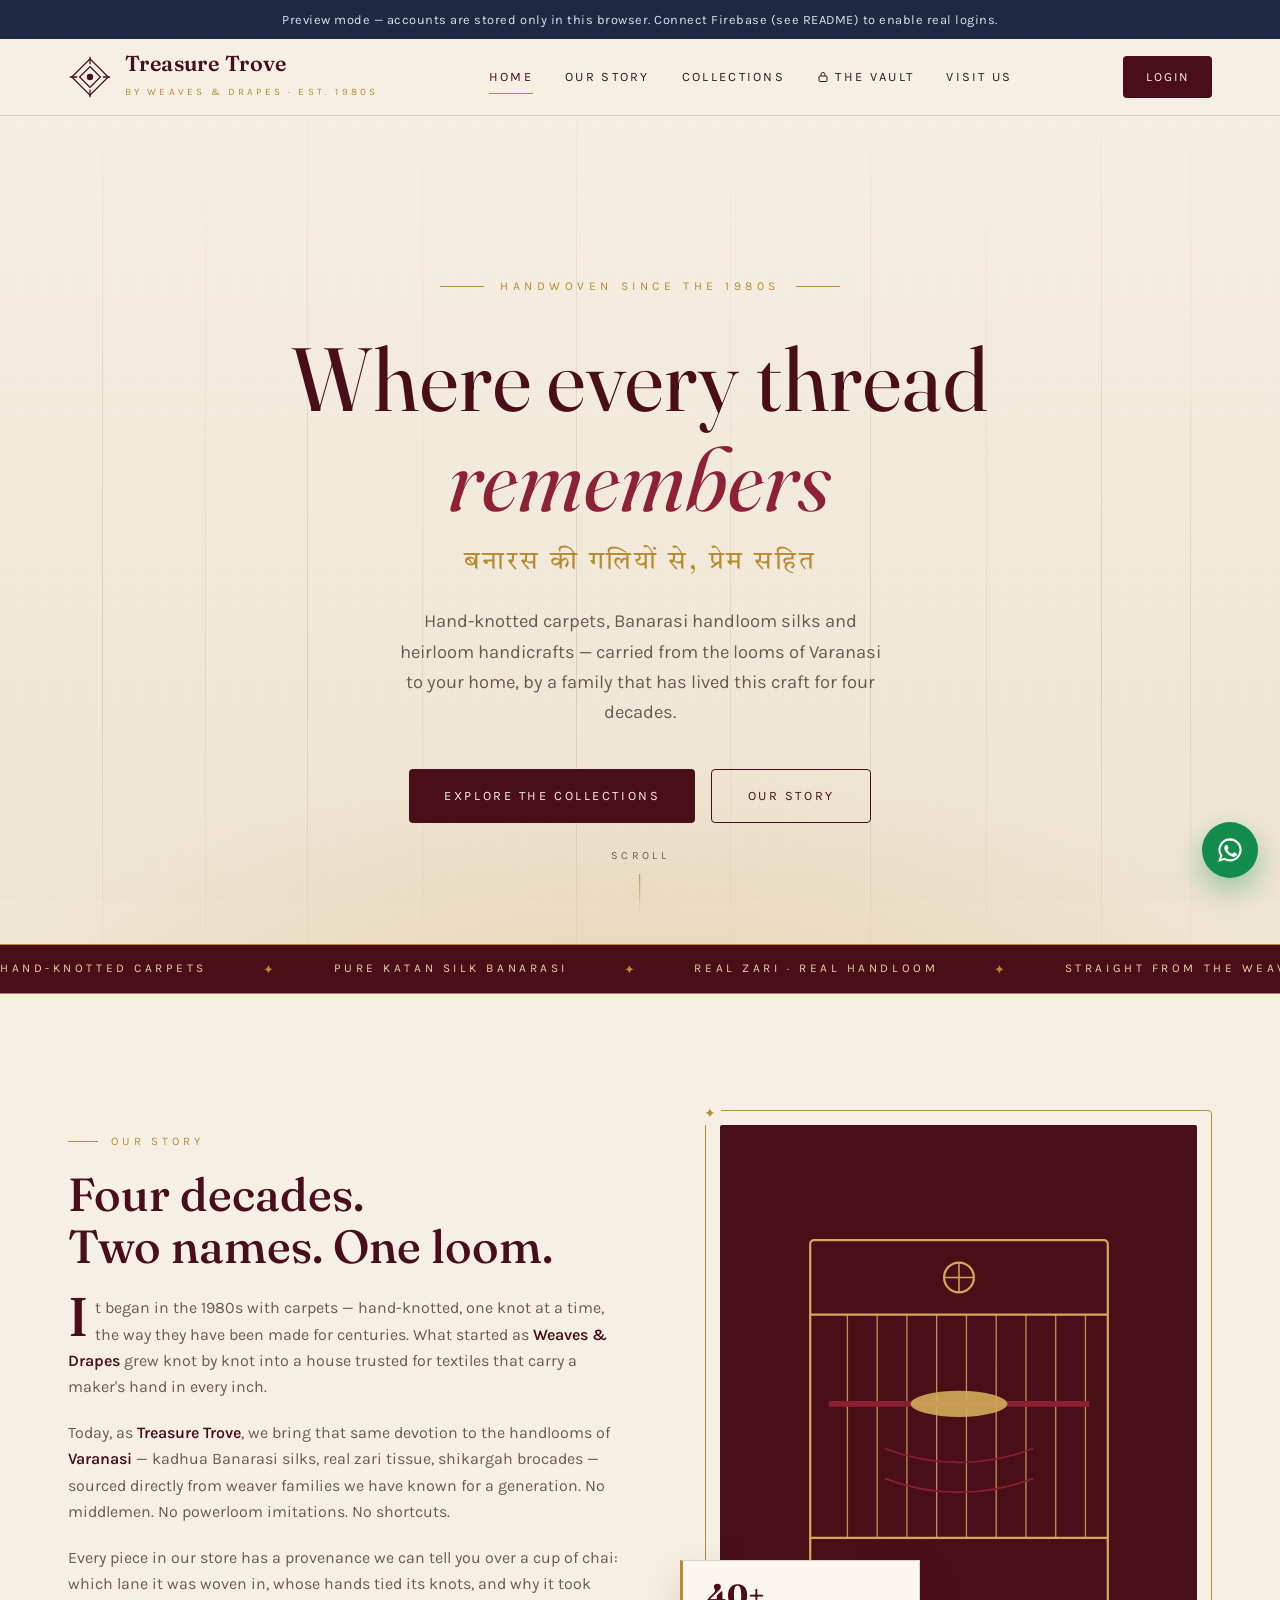
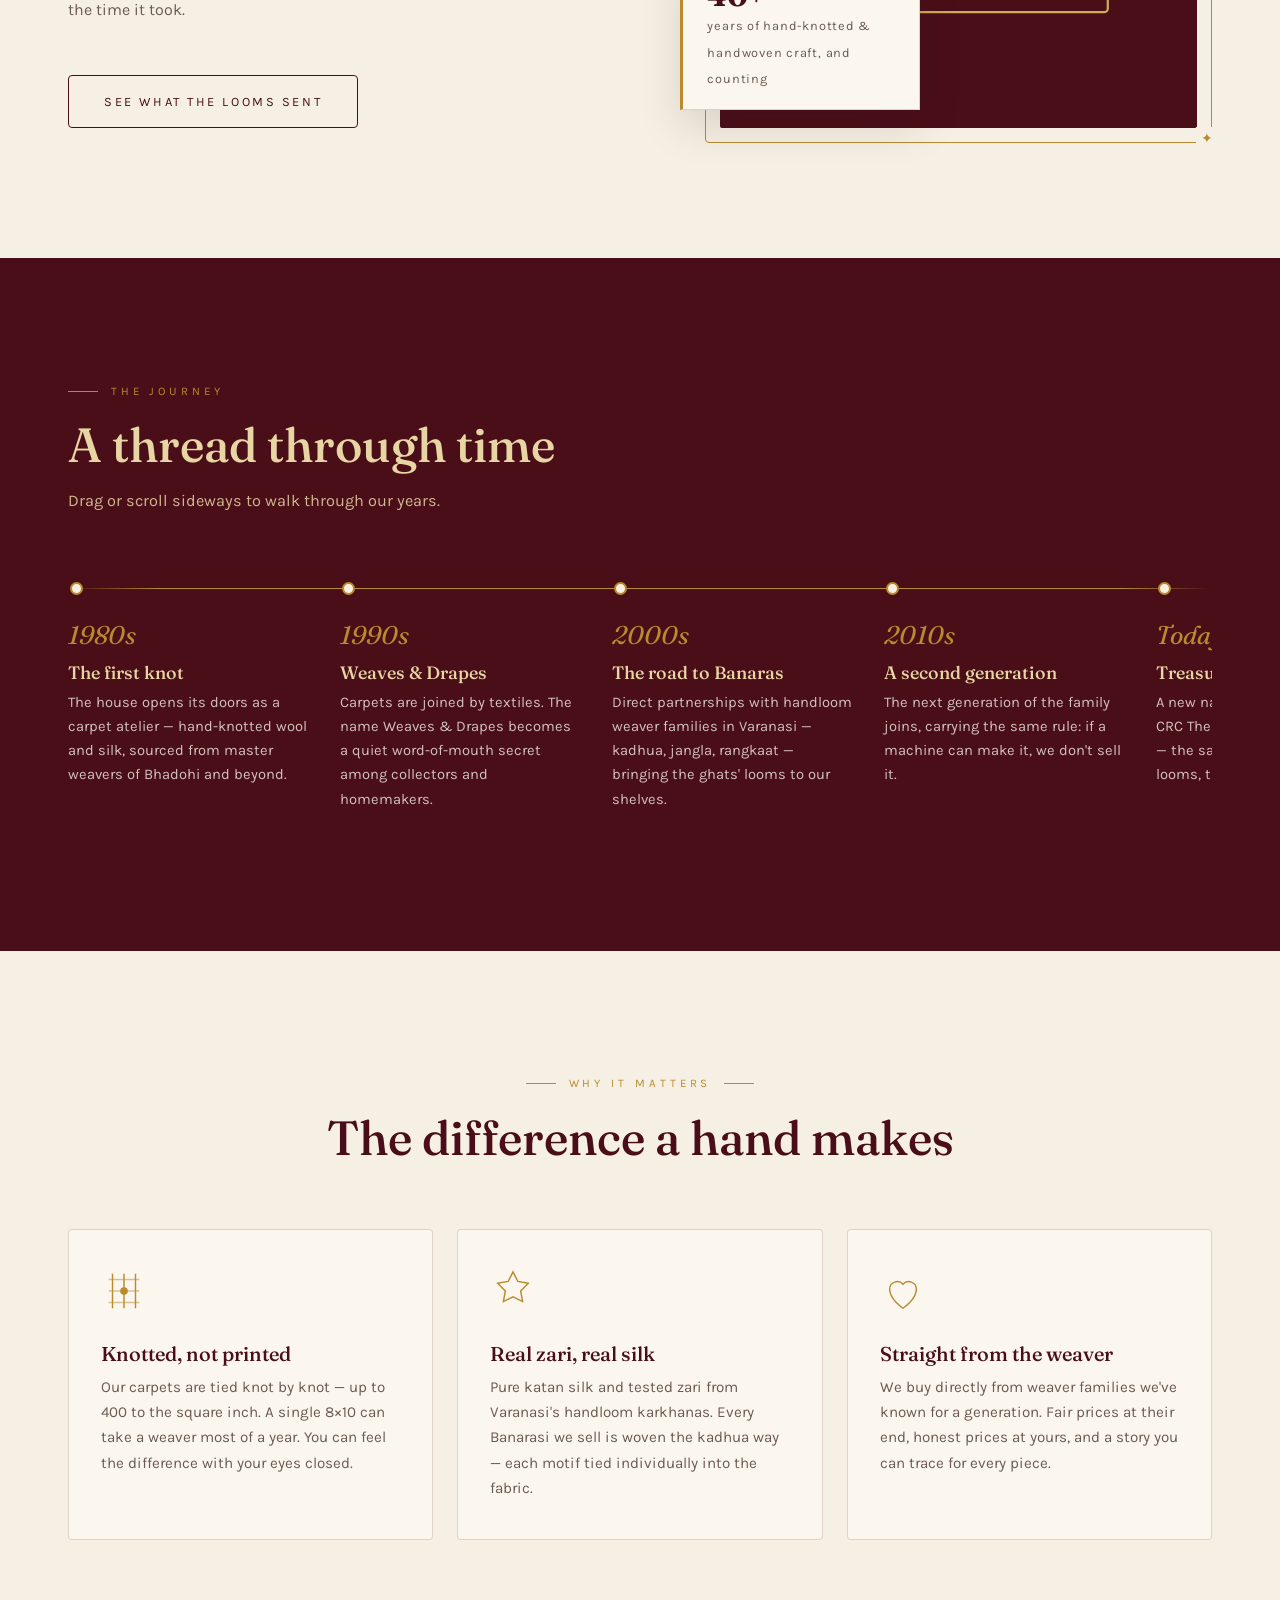
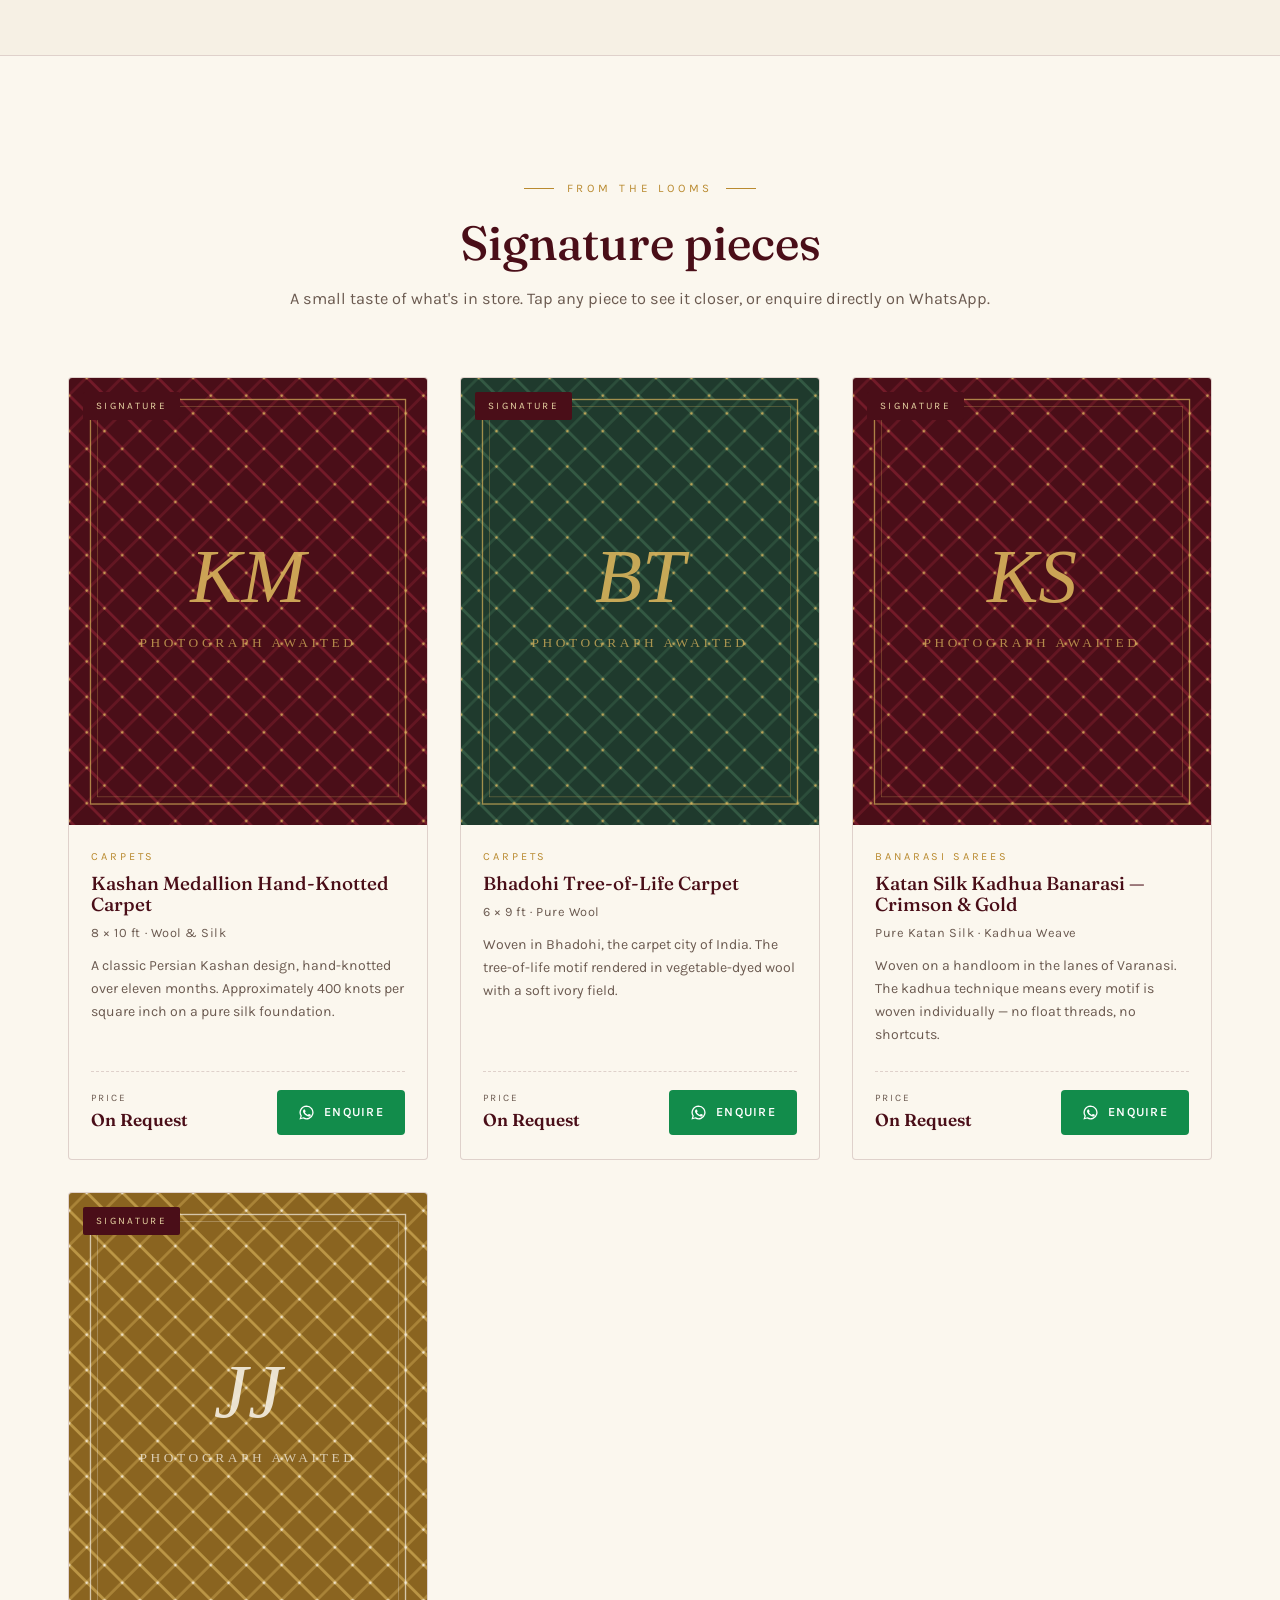
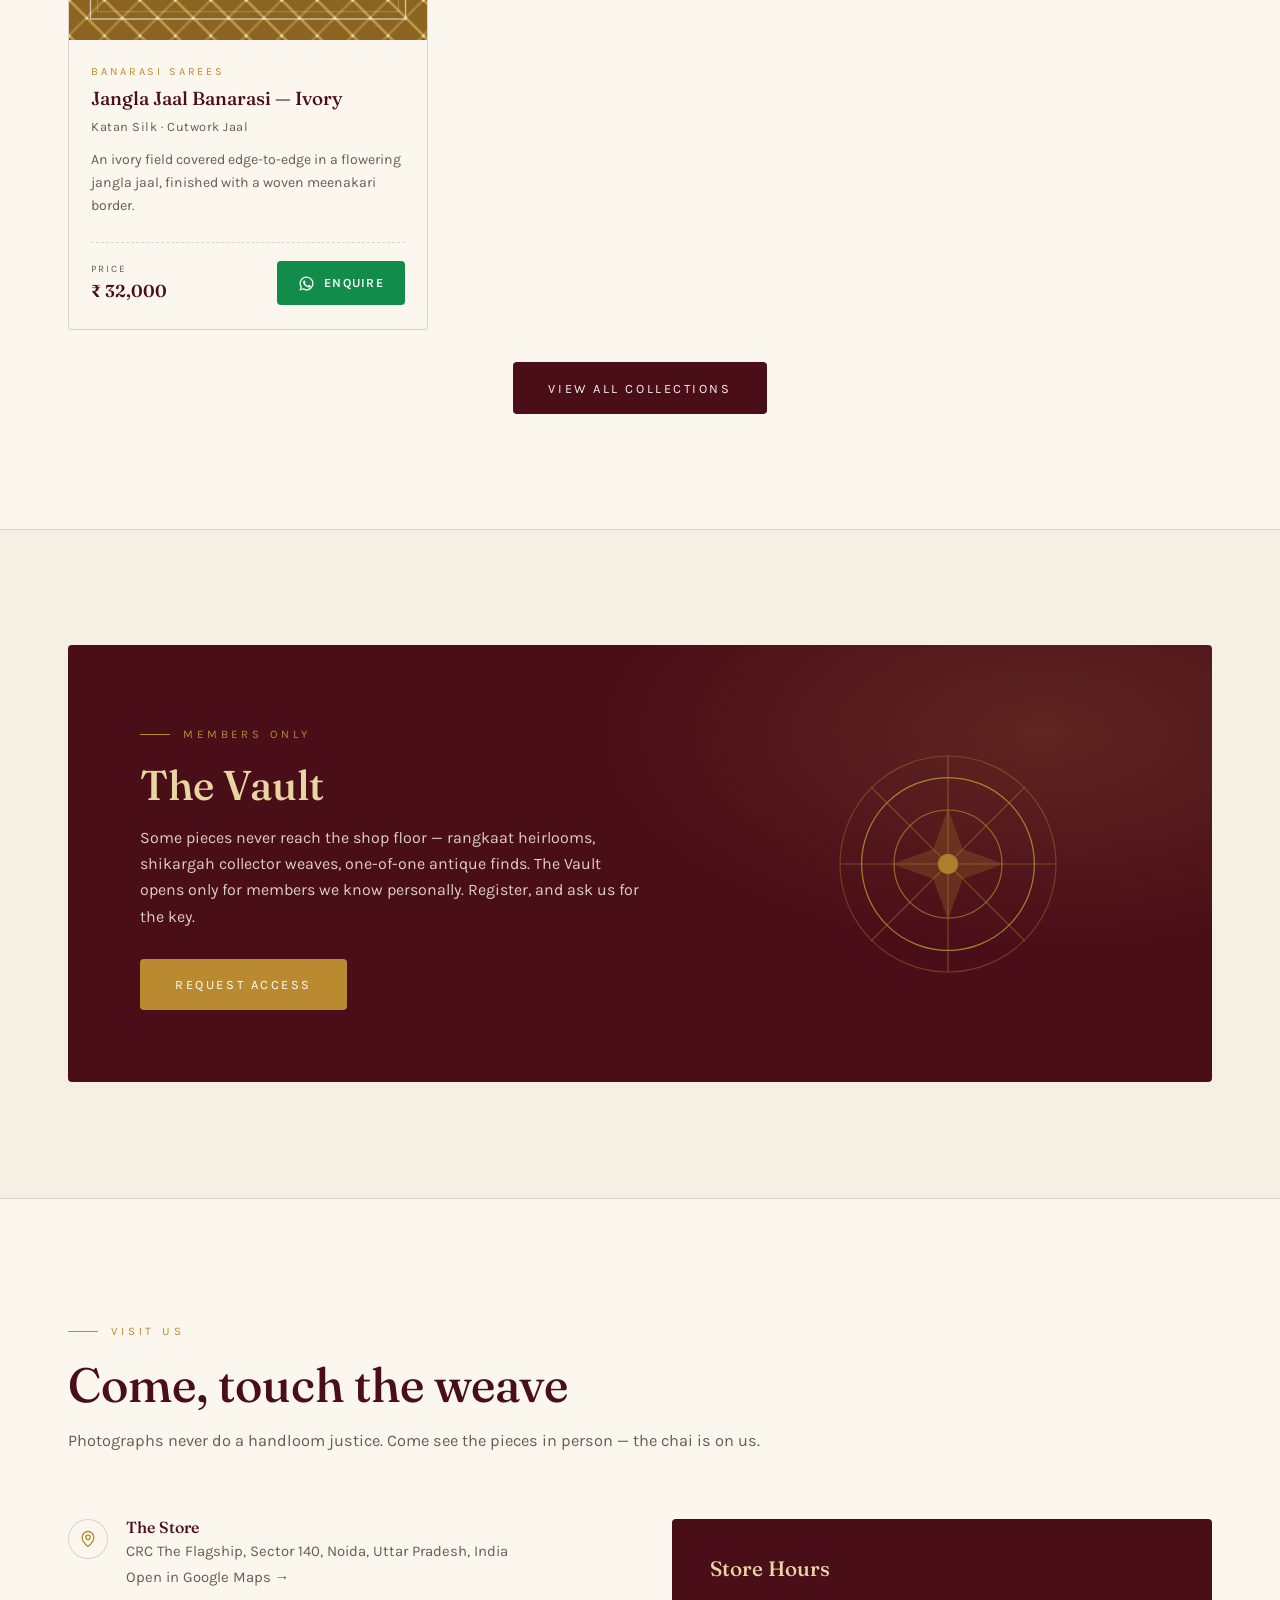
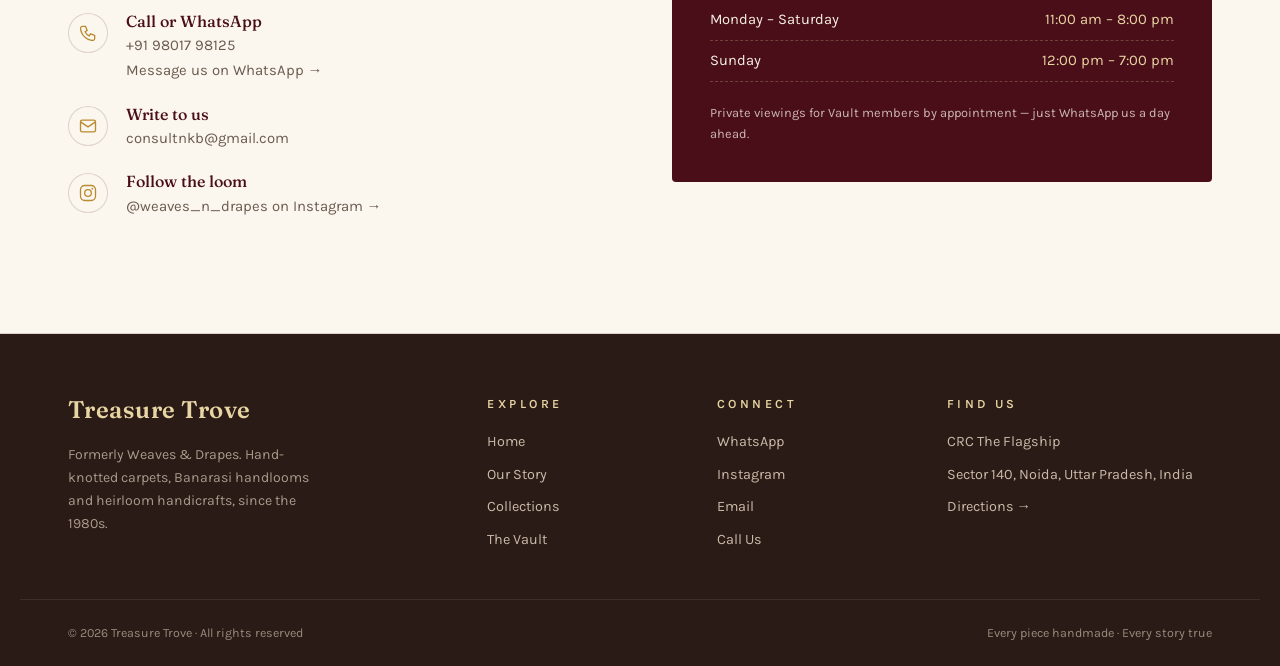
==== index.html @ 81ecbc6c "Build Treasure Trove website: story-driven site with gated collections Static, no-build-step site fo" ====
<!DOCTYPE html>
<html lang="en">
<head>
  <meta charset="UTF-8">
  <meta name="viewport" content="width=device-width, initial-scale=1.0">
  <title>Treasure Trove — Banarasi Handlooms, Hand-Knotted Carpets &amp; Handicrafts | Noida</title>
  <meta name="description" content="Treasure Trove (formerly Weaves & Drapes) — hand-knotted carpets, Banarasi handloom silks and heirloom handicrafts, straight from the lanes of Varanasi. Since the 1980s. Visit us at CRC The Flagship, Sector 140, Noida.">
  <meta property="og:title" content="Treasure Trove — Banarasi Handlooms & Hand-Knotted Carpets">
  <meta property="og:description" content="Four decades of hand-knotted carpets, Banarasi silks and heirloom handicrafts. CRC The Flagship, Sector 140, Noida.">
  <meta property="og:type" content="website">
  <link rel="icon" href="data:image/svg+xml,<svg xmlns='http://www.w3.org/2000/svg' viewBox='0 0 100 100'><rect width='100' height='100' rx='14' fill='%234A0E18'/><text x='50' y='68' font-size='52' text-anchor='middle' fill='%23D9B45C' font-family='Georgia'>T</text></svg>">
  <link rel="stylesheet" href="css/style.css">
</head>
<body>
  <a class="skip-link" href="#main">Skip to content</a>
  <noscript>
    <div style="background:#4A0E18;color:#F6F0E4;text-align:center;padding:.8rem 1rem;font-family:sans-serif;font-size:.9rem">
      Please enable JavaScript to browse our collections and use member login. You can always reach us on WhatsApp at +91&nbsp;98017&nbsp;98125.
    </div>
  </noscript>

  <!-- ============ HEADER ============ -->
  <header class="site-header">
    <div class="wrap header-inner">
      <a class="brand" href="index.html" aria-label="Treasure Trove — home">
        <svg class="brand-mark" viewBox="0 0 48 48" fill="none" stroke="currentColor" stroke-width="1.4" aria-hidden="true">
          <rect x="10" y="10" width="28" height="28" transform="rotate(45 24 24)"/>
          <rect x="16" y="16" width="16" height="16" transform="rotate(45 24 24)"/>
          <circle cx="24" cy="24" r="3.5" fill="currentColor" stroke="none"/>
          <path d="M24 2v8M24 38v8M2 24h8M38 24h8"/>
        </svg>
        <span>
          <span class="brand-name" data-cfg="brandName">Treasure Trove</span>
          <span class="brand-sub">by Weaves &amp; Drapes · est. 1980s</span>
        </span>
      </a>
      <nav class="main-nav" id="main-nav" aria-label="Main navigation">
        <a class="nav-link" href="index.html">Home</a>
        <a class="nav-link" href="index.html#story">Our Story</a>
        <a class="nav-link" href="collections.html">Collections</a>
        <a class="nav-link nav-vault-link" href="vault.html">
          <svg viewBox="0 0 24 24" fill="none" stroke="currentColor" stroke-width="2" aria-hidden="true"><rect x="4" y="10" width="16" height="11" rx="2"/><path d="M8 10V7a4 4 0 0 1 8 0v3"/></svg>
          The Vault
        </a>
        <a class="nav-link" href="index.html#visit">Visit Us</a>
      </nav>
      <div style="display:flex;align-items:center;gap:.9rem">
        <span id="auth-area"></span>
        <button class="nav-toggle" aria-expanded="false" aria-controls="main-nav" aria-label="Open menu">
          <span></span><span></span><span></span>
        </button>
      </div>
    </div>
  </header>

  <main id="main">

    <!-- ============ HERO ============ -->
    <section class="hero">
      <div class="hero-threads" aria-hidden="true"><i></i><i></i><i></i><i></i><i></i><i></i><i></i><i></i><i></i><i></i></div>
      <div class="hero-inner wrap">
        <span class="hero-eyebrow">Handwoven since the 1980s</span>
        <h1>Where every thread <em>remembers</em>
          <span class="hindi-accent">बनारस की गलियों से, प्रेम सहित</span>
        </h1>
        <p class="hero-lede">
          Hand-knotted carpets, Banarasi handloom silks and heirloom handicrafts —
          carried from the looms of Varanasi to your home, by a family that has
          lived this craft for four decades.
        </p>
        <div class="hero-ctas">
          <a class="btn btn-primary" href="collections.html">Explore the Collections</a>
          <a class="btn btn-outline" href="#story">Our Story</a>
        </div>
      </div>
      <span class="hero-scroll-hint" aria-hidden="true">Scroll</span>
    </section>

    <!-- ============ MARQUEE ============ -->
    <div class="marquee" aria-hidden="true">
      <div class="marquee-track">
        <span>Hand-Knotted Carpets</span>
        <span>Pure Katan Silk Banarasi</span>
        <span>Real Zari · Real Handloom</span>
        <span>Straight from the Weaver</span>
        <span>Est. 1980s · Noida</span>
        <span>Heirloom Handicrafts</span>
      </div>
    </div>

    <!-- ============ STORY ============ -->
    <section class="section" id="story">
      <div class="wrap story-grid">
        <div class="story-copy reveal">
          <span class="eyebrow">Our Story</span>
          <h2 style="font-size:clamp(1.9rem,4.5vw,2.9rem);margin-bottom:1.4rem">Four decades.<br>Two names. One loom.</h2>
          <p class="drop">
            It began in the 1980s with carpets — hand-knotted, one knot at a time,
            the way they have been made for centuries. What started as
            <strong>Weaves &amp; Drapes</strong> grew knot by knot into a house
            trusted for textiles that carry a maker's hand in every inch.
          </p>
          <p>
            Today, as <strong>Treasure Trove</strong>, we bring that same devotion
            to the handlooms of <strong>Varanasi</strong> — kadhua Banarasi silks,
            real zari tissue, shikargah brocades — sourced directly from weaver
            families we have known for a generation. No middlemen. No powerloom
            imitations. No shortcuts.
          </p>
          <p>
            Every piece in our store has a provenance we can tell you over a cup
            of chai: which lane it was woven in, whose hands tied its knots, and
            why it took the time it took.
          </p>
          <a class="btn btn-outline mt-2" href="collections.html">See What the Looms Sent</a>
        </div>
        <div class="story-visual reveal reveal-d1">
          <div class="story-frame">
            <div class="story-frame-inner">
              <!-- stylised loom motif -->
              <svg viewBox="0 0 200 240" fill="none" stroke="#D9B45C" stroke-width="1.2" aria-label="Illustration of a handloom">
                <rect x="20" y="20" width="160" height="200" rx="2"/>
                <path d="M20 60h160M20 180h160"/>
                <g opacity=".85">
                  <path d="M40 60v120M56 60v120M72 60v120M88 60v120M104 60v120M120 60v120M136 60v120M152 60v120M168 60v120" stroke-width=".7"/>
                </g>
                <path d="M30 108h140" stroke-width="3" stroke="#8C2233"/>
                <ellipse cx="100" cy="108" rx="26" ry="7" fill="#D9B45C" stroke="none" opacity=".9"/>
                <path d="M60 132c26 10 54 10 80 0M60 148c26 10 54 10 80 0" stroke="#8C2233" stroke-width="1"/>
                <circle cx="100" cy="40" r="8"/>
                <path d="M92 40h16M100 32v16" stroke-width=".8"/>
              </svg>
            </div>
            <div class="story-stat">
              <b>40+</b>
              <small>years of hand-knotted &amp; handwoven craft, and counting</small>
            </div>
          </div>
        </div>
      </div>
    </section>

    <!-- ============ TIMELINE ============ -->
    <section class="section section-dark">
      <div class="wrap">
        <div class="section-head reveal">
          <span class="eyebrow">The Journey</span>
          <h2>A thread through time</h2>
          <p>Drag or scroll sideways to walk through our years.</p>
        </div>
        <div class="timeline reveal reveal-d1">
          <div class="timeline-track" tabindex="0" aria-label="Company timeline, scroll horizontally">
            <div class="timeline-item">
              <span class="year">1980s</span>
              <h3>The first knot</h3>
              <p>The house opens its doors as a carpet atelier — hand-knotted wool and silk, sourced from master weavers of Bhadohi and beyond.</p>
            </div>
            <div class="timeline-item">
              <span class="year">1990s</span>
              <h3>Weaves &amp; Drapes</h3>
              <p>Carpets are joined by textiles. The name Weaves &amp; Drapes becomes a quiet word-of-mouth secret among collectors and homemakers.</p>
            </div>
            <div class="timeline-item">
              <span class="year">2000s</span>
              <h3>The road to Banaras</h3>
              <p>Direct partnerships with handloom weaver families in Varanasi — kadhua, jangla, rangkaat — bringing the ghats' looms to our shelves.</p>
            </div>
            <div class="timeline-item">
              <span class="year">2010s</span>
              <h3>A second generation</h3>
              <p>The next generation of the family joins, carrying the same rule: if a machine can make it, we don't sell it.</p>
            </div>
            <div class="timeline-item">
              <span class="year">Today</span>
              <h3>Treasure Trove</h3>
              <p>A new name and a new home at CRC The Flagship, Sector 140, Noida — the same hands, the same looms, the same promise.</p>
            </div>
          </div>
        </div>
      </div>
    </section>

    <!-- ============ CRAFT PILLARS ============ -->
    <section class="section">
      <div class="wrap">
        <div class="section-head center reveal">
          <span class="eyebrow">Why It Matters</span>
          <h2>The difference a hand makes</h2>
        </div>
        <div class="pillars">
          <div class="pillar reveal">
            <svg class="glyph" viewBox="0 0 48 48" fill="none" stroke="currentColor" stroke-width="1.5" aria-hidden="true">
              <path d="M8 12h32M8 24h32M8 36h32" opacity=".5"/>
              <path d="M12 6v36M24 6v36M36 6v36"/>
              <circle cx="24" cy="24" r="4" fill="currentColor" stroke="none"/>
            </svg>
            <h3>Knotted, not printed</h3>
            <p>Our carpets are tied knot by knot — up to 400 to the square inch. A single 8×10 can take a weaver most of a year. You can feel the difference with your eyes closed.</p>
          </div>
          <div class="pillar reveal reveal-d1">
            <svg class="glyph" viewBox="0 0 48 48" fill="none" stroke="currentColor" stroke-width="1.5" aria-hidden="true">
              <path d="M24 4l5 10 11 2-8 8 2 11-10-5-10 5 2-11-8-8 11-2z"/>
            </svg>
            <h3>Real zari, real silk</h3>
            <p>Pure katan silk and tested zari from Varanasi's handloom karkhanas. Every Banarasi we sell is woven the kadhua way — each motif tied individually into the fabric.</p>
          </div>
          <div class="pillar reveal reveal-d2">
            <svg class="glyph" viewBox="0 0 48 48" fill="none" stroke="currentColor" stroke-width="1.5" aria-hidden="true">
              <path d="M24 42s-14-9-14-20a8 8 0 0 1 14-5 8 8 0 0 1 14 5c0 11-14 20-14 20z"/>
            </svg>
            <h3>Straight from the weaver</h3>
            <p>We buy directly from weaver families we've known for a generation. Fair prices at their end, honest prices at yours, and a story you can trace for every piece.</p>
          </div>
        </div>
      </div>
    </section>

    <!-- ============ FEATURED ============ -->
    <section class="section section-alt">
      <div class="wrap">
        <div class="section-head center reveal">
          <span class="eyebrow">From the Looms</span>
          <h2>Signature pieces</h2>
          <p>A small taste of what's in store. Tap any piece to see it closer, or enquire directly on WhatsApp.</p>
        </div>
        <div class="product-grid" id="featured-grid"></div>
        <p class="center-text mt-2">
          <a class="btn btn-primary" href="collections.html">View All Collections</a>
        </p>
      </div>
    </section>

    <!-- ============ VAULT TEASER ============ -->
    <section class="section">
      <div class="wrap">
        <div class="vault-teaser reveal">
          <div>
            <span class="eyebrow">Members Only</span>
            <h2>The Vault</h2>
            <p>
              Some pieces never reach the shop floor — rangkaat heirlooms, shikargah
              collector weaves, one-of-one antique finds. The Vault opens only for
              members we know personally. Register, and ask us for the key.
            </p>
            <a class="btn btn-gold" href="vault.html">Request Access</a>
          </div>
          <div class="vault-motif" aria-hidden="true">
            <svg viewBox="0 0 200 200" fill="none" stroke="currentColor" stroke-width="1">
              <circle cx="100" cy="100" r="90" opacity=".4"/>
              <circle cx="100" cy="100" r="72"/>
              <g>
                <path d="M100 10v180M10 100h180M36 36l128 128M164 36L36 164" opacity=".5"/>
              </g>
              <circle cx="100" cy="100" r="45" opacity=".8"/>
              <path d="M100 55l12 33 33 12-33 12-12 33-12-33-33-12 33-12z" fill="currentColor" opacity=".25"/>
              <circle cx="100" cy="100" r="8" fill="currentColor"/>
            </svg>
          </div>
        </div>
      </div>
    </section>

    <!-- ============ VISIT ============ -->
    <section class="section section-alt" id="visit">
      <div class="wrap">
        <div class="section-head reveal">
          <span class="eyebrow">Visit Us</span>
          <h2>Come, touch the weave</h2>
          <p>Photographs never do a handloom justice. Come see the pieces in person — the chai is on us.</p>
        </div>
        <div class="visit-grid">
          <div class="visit-list reveal">
            <div class="visit-item">
              <svg class="glyph" viewBox="0 0 24 24" fill="none" stroke="currentColor" stroke-width="1.6" aria-hidden="true"><path d="M12 21s-7-5.1-7-11a7 7 0 0 1 14 0c0 5.9-7 11-7 11z"/><circle cx="12" cy="10" r="2.6"/></svg>
              <div>
                <h3>The Store</h3>
                <p><span data-cfg="addressLine1">CRC The Flagship</span>, <span data-cfg="addressLine2">Sector 140, Noida, Uttar Pradesh, India</span></p>
                <a data-cfg-href="mapsUrl" href="#" target="_blank" rel="noopener noreferrer">Open in Google Maps →</a>
              </div>
            </div>
            <div class="visit-item">
              <svg class="glyph" viewBox="0 0 24 24" fill="none" stroke="currentColor" stroke-width="1.6" aria-hidden="true"><path d="M5 4h4l2 5-2.5 1.5a11 11 0 0 0 5 5L15 13l5 2v4a2 2 0 0 1-2 2A16 16 0 0 1 3 6a2 2 0 0 1 2-2z"/></svg>
              <div>
                <h3>Call or WhatsApp</h3>
                <p><a data-cfg-href="tel" href="#" data-cfg="phoneDisplay">+91 98017 98125</a></p>
                <a data-cfg-href="whatsapp" href="#" target="_blank" rel="noopener noreferrer">Message us on WhatsApp →</a>
              </div>
            </div>
            <div class="visit-item">
              <svg class="glyph" viewBox="0 0 24 24" fill="none" stroke="currentColor" stroke-width="1.6" aria-hidden="true"><rect x="3" y="5" width="18" height="14" rx="2"/><path d="m3 7 9 6 9-6"/></svg>
              <div>
                <h3>Write to us</h3>
                <p><a data-cfg-href="mailto" href="#" data-cfg="email">consultnkb@gmail.com</a></p>
              </div>
            </div>
            <div class="visit-item">
              <svg class="glyph" viewBox="0 0 24 24" fill="none" stroke="currentColor" stroke-width="1.6" aria-hidden="true"><rect x="3" y="3" width="18" height="18" rx="5"/><circle cx="12" cy="12" r="4"/><circle cx="17.2" cy="6.8" r="1.1" fill="currentColor" stroke="none"/></svg>
              <div>
                <h3>Follow the loom</h3>
                <p><a data-cfg-href="instagramUrl" href="#" target="_blank" rel="noopener noreferrer">@<span data-cfg="instagramHandle">weaves_n_drapes</span> on Instagram →</a></p>
              </div>
            </div>
          </div>
          <div class="hours-card reveal reveal-d1">
            <h3>Store Hours</h3>
            <table>
              <tr><td>Monday – Saturday</td><td>11:00 am – 8:00 pm</td></tr>
              <tr><td>Sunday</td><td>12:00 pm – 7:00 pm</td></tr>
            </table>
            <p class="note">Private viewings for Vault members by appointment — just WhatsApp us a day ahead.</p>
          </div>
        </div>
      </div>
    </section>

  </main>

  <!-- ============ FOOTER ============ -->
  <footer class="site-footer">
    <div class="wrap footer-main">
      <div class="footer-brand">
        <span class="brand-name" data-cfg="brandName">Treasure Trove</span>
        <p>Formerly Weaves &amp; Drapes. Hand-knotted carpets, Banarasi handlooms and heirloom handicrafts, since the 1980s.</p>
      </div>
      <div>
        <h4>Explore</h4>
        <ul>
          <li><a href="index.html">Home</a></li>
          <li><a href="index.html#story">Our Story</a></li>
          <li><a href="collections.html">Collections</a></li>
          <li><a href="vault.html">The Vault</a></li>
        </ul>
      </div>
      <div>
        <h4>Connect</h4>
        <ul>
          <li><a data-cfg-href="whatsapp" href="#" target="_blank" rel="noopener noreferrer">WhatsApp</a></li>
          <li><a data-cfg-href="instagramUrl" href="#" target="_blank" rel="noopener noreferrer">Instagram</a></li>
          <li><a data-cfg-href="mailto" href="#">Email</a></li>
          <li><a data-cfg-href="tel" href="#">Call Us</a></li>
        </ul>
      </div>
      <div>
        <h4>Find Us</h4>
        <ul>
          <li><span data-cfg="addressLine1">CRC The Flagship</span></li>
          <li><span data-cfg="addressLine2">Sector 140, Noida, UP, India</span></li>
          <li><a data-cfg-href="mapsUrl" href="#" target="_blank" rel="noopener noreferrer">Directions →</a></li>
        </ul>
      </div>
    </div>
    <div class="wrap footer-bottom">
      <span>© <span id="year">2026</span> Treasure Trove · All rights reserved</span>
      <span>Every piece handmade · Every story true</span>
    </div>
  </footer>

  <!-- Floating WhatsApp -->
  <a class="wa-float" data-cfg-href="whatsapp" href="#" target="_blank" rel="noopener noreferrer" aria-label="Chat with us on WhatsApp">
    <svg viewBox="0 0 24 24" fill="currentColor" aria-hidden="true"><path d="M12.04 2a9.9 9.9 0 0 0-8.5 14.98L2 22l5.16-1.5A9.9 9.9 0 1 0 12.04 2Zm0 1.8a8.1 8.1 0 1 1-4.12 15.08l-.3-.18-3.06.89.9-2.98-.2-.31A8.1 8.1 0 0 1 12.05 3.8Zm-3.3 3.9c-.18 0-.47.07-.72.34-.24.27-.94.92-.94 2.24 0 1.32.96 2.6 1.1 2.78.13.18 1.86 2.97 4.6 4.05 2.28.9 2.74.72 3.24.67.5-.04 1.6-.65 1.82-1.28.23-.63.23-1.17.16-1.28-.07-.11-.25-.18-.52-.32-.27-.13-1.6-.79-1.85-.88-.25-.09-.43-.13-.61.14-.18.27-.7.88-.86 1.06-.16.18-.32.2-.59.07a7.42 7.42 0 0 1-2.18-1.35 8.2 8.2 0 0 1-1.51-1.88c-.16-.27-.02-.42.12-.55.12-.12.27-.32.4-.48.14-.16.18-.27.27-.45.09-.18.05-.34-.02-.48-.07-.13-.6-1.46-.83-2-.2-.46-.4-.4-.55-.4h-.53Z"/></svg>
  </a>

  <script src="js/config.js"></script>
  <script src="data/products.js"></script>
  <script src="js/auth.js"></script>
  <script src="js/main.js"></script>
  <script src="js/products.js"></script>
</body>
</html>
---- css/style.css ----
/* ============================================================
   TREASURE TROVE — DESIGN SYSTEM
   A Banarasi-heritage aesthetic: ivory silk ground, deep
   maroon, real-zari gold, indigo. Serif voice, woven details.
   ============================================================ */

@import url('https://fonts.googleapis.com/css2?family=Fraunces:ital,opsz,wght@0,9..144,300;0,9..144,400;0,9..144,500;0,9..144,600;1,9..144,400;1,9..144,500&family=Karla:wght@300;400;500;600;700&family=Tiro+Devanagari+Hindi&display=swap');

:root {
  /* palette */
  --ivory:      #F6F0E4;
  --ivory-deep: #EFE6D3;
  --paper:      #FBF7EE;
  --maroon:     #4A0E18;
  --maroon-2:   #6E1523;
  --maroon-3:   #8C2233;
  --gold:       #B98A2F;
  --gold-2:     #D9B45C;
  --gold-soft:  #E8D5A4;
  --indigo:     #1E2A44;
  --ink:        #2A1B16;
  --ink-soft:   #6B5A50;
  --line:       rgba(74, 14, 24, .16);

  /* type */
  --serif: "Fraunces", "Cormorant Garamond", Georgia, serif;
  --sans:  "Karla", "Segoe UI", sans-serif;
  --hindi: "Tiro Devanagari Hindi", serif;

  /* rhythm */
  --max: 1240px;
  --pad: clamp(1.25rem, 4vw, 3rem);
  --radius: 4px;
  --ease: cubic-bezier(.22, .8, .3, 1);
}

/* ---------- reset ---------- */
*, *::before, *::after { box-sizing: border-box; margin: 0; padding: 0; }
html { scroll-behavior: smooth; }
body {
  font-family: var(--sans);
  font-size: 16px;
  line-height: 1.65;
  color: var(--ink);
  background: var(--ivory);
  -webkit-font-smoothing: antialiased;
  overflow-x: hidden;
}
img { max-width: 100%; display: block; }
a { color: inherit; text-decoration: none; }
button { font: inherit; cursor: pointer; border: none; background: none; }
::selection { background: var(--maroon); color: var(--gold-soft); }

h1, h2, h3, h4 { font-family: var(--serif); font-weight: 500; line-height: 1.12; color: var(--maroon); }

/* woven paper texture over the whole page */
body::before {
  content: "";
  position: fixed; inset: 0;
  pointer-events: none; z-index: 1;
  opacity: .35;
  background-image:
    repeating-linear-gradient(0deg,  rgba(74,14,24,.022) 0 1px, transparent 1px 3px),
    repeating-linear-gradient(90deg, rgba(74,14,24,.022) 0 1px, transparent 1px 3px);
}

.wrap { max-width: var(--max); margin: 0 auto; padding-inline: var(--pad); position: relative; z-index: 2; }

/* ---------- accessibility ---------- */
.skip-link {
  position: absolute; left: -999px; top: 0; z-index: 200;
  background: var(--maroon); color: var(--ivory); padding: .6rem 1rem;
}
.skip-link:focus { left: 0; }
:focus-visible { outline: 2px solid var(--gold); outline-offset: 3px; }

@media (prefers-reduced-motion: reduce) {
  *, *::before, *::after { animation-duration: .01ms !important; transition-duration: .01ms !important; }
  html { scroll-behavior: auto; }
}

/* ============================================================
   HEADER / NAV
   ============================================================ */
.site-header {
  position: sticky; top: 0; z-index: 100;
  background: color-mix(in srgb, var(--ivory) 88%, transparent);
  backdrop-filter: blur(10px);
  border-bottom: 1px solid var(--line);
  transition: box-shadow .3s var(--ease);
}
.site-header.scrolled { box-shadow: 0 4px 24px rgba(42,27,22,.08); }

.header-inner {
  display: flex; align-items: center; justify-content: space-between;
  gap: 1.5rem; padding-block: .9rem;
}
.brand { display: flex; align-items: center; gap: .8rem; }
.brand-mark {
  width: 44px; height: 44px; flex: none;
  color: var(--maroon);
  transition: transform .6s var(--ease);
}
.brand:hover .brand-mark { transform: rotate(90deg); }
.brand-name {
  font-family: var(--serif); font-size: 1.35rem; font-weight: 600;
  color: var(--maroon); letter-spacing: .02em; line-height: 1;
}
.brand-sub {
  display: block; font-family: var(--sans); font-size: .62rem;
  letter-spacing: .32em; text-transform: uppercase; color: var(--gold);
  margin-top: .3rem;
}

.main-nav { display: flex; align-items: center; gap: 2rem; }
.main-nav a.nav-link {
  font-size: .8rem; letter-spacing: .18em; text-transform: uppercase;
  color: var(--ink); position: relative; padding-block: .4rem;
}
.main-nav a.nav-link::after {
  content: ""; position: absolute; left: 0; bottom: 0;
  width: 100%; height: 1px; background: var(--gold);
  transform: scaleX(0); transform-origin: right;
  transition: transform .35s var(--ease);
}
.main-nav a.nav-link:hover::after,
.main-nav a.nav-link[aria-current="page"]::after { transform: scaleX(1); transform-origin: left; }
.main-nav a.nav-link[aria-current="page"] { color: var(--maroon); }

.nav-vault-link { display: inline-flex; align-items: center; gap: .4rem; }
.nav-vault-link svg { width: 12px; height: 12px; }

.btn-auth {
  font-size: .78rem; letter-spacing: .16em; text-transform: uppercase;
  color: var(--ivory); background: var(--maroon);
  padding: .65rem 1.4rem; border-radius: var(--radius);
  transition: background .3s, transform .2s;
}
.btn-auth:hover { background: var(--maroon-2); transform: translateY(-1px); }

.user-chip {
  display: inline-flex; align-items: center; gap: .55rem;
  font-size: .8rem; color: var(--maroon);
  border: 1px solid var(--line); border-radius: 999px;
  padding: .35rem .9rem .35rem .4rem; background: var(--paper);
}
.user-chip .avatar {
  width: 26px; height: 26px; border-radius: 50%;
  background: var(--maroon); color: var(--gold-soft);
  display: grid; place-items: center;
  font-family: var(--serif); font-size: .85rem;
}
.user-chip button { color: var(--ink-soft); font-size: .72rem; letter-spacing: .08em; text-transform: uppercase; }
.user-chip button:hover { color: var(--maroon); }

/* mobile nav */
@media (max-width: 480px) {
  .brand-name { font-size: 1.05rem; white-space: nowrap; }
  .brand-sub { letter-spacing: .18em; white-space: nowrap; }
  .brand-mark { width: 36px; height: 36px; }
}

.nav-toggle { display: none; flex-direction: column; gap: 5px; padding: .5rem; }
.nav-toggle span { width: 24px; height: 2px; background: var(--maroon); transition: .3s var(--ease); }
.nav-toggle[aria-expanded="true"] span:nth-child(1) { transform: translateY(7px) rotate(45deg); }
.nav-toggle[aria-expanded="true"] span:nth-child(2) { opacity: 0; }
.nav-toggle[aria-expanded="true"] span:nth-child(3) { transform: translateY(-7px) rotate(-45deg); }

@media (max-width: 900px) {
  .nav-toggle { display: flex; }
  .main-nav {
    position: fixed; inset: 0; top: 0; z-index: -1;
    flex-direction: column; justify-content: center; gap: 2.2rem;
    background: var(--ivory);
    opacity: 0; pointer-events: none; transition: opacity .35s var(--ease);
  }
  .main-nav.open { opacity: 1; pointer-events: auto; z-index: 99; }
  .main-nav a.nav-link { font-size: 1.05rem; }
}

/* ============================================================
   HERO
   ============================================================ */
.hero {
  position: relative; overflow: hidden;
  min-height: min(92vh, 880px);
  display: grid; place-items: center; text-align: center;
  background:
    radial-gradient(ellipse 90% 60% at 50% 110%, rgba(185,138,47,.18), transparent 60%),
    linear-gradient(180deg, var(--ivory) 0%, var(--ivory-deep) 100%);
}

/* animated warp threads */
.hero-threads { position: absolute; inset: 0; pointer-events: none; }
.hero-threads i {
  position: absolute; top: -10%; bottom: -10%;
  width: 1px;
  background: linear-gradient(180deg, transparent, var(--gold) 35%, var(--maroon-3) 65%, transparent);
  opacity: .16;
  animation: thread-sway 9s ease-in-out infinite;
}
.hero-threads i:nth-child(1)  { left: 8%;  animation-delay: -1s; }
.hero-threads i:nth-child(2)  { left: 16%; animation-delay: -3s; opacity: .1; }
.hero-threads i:nth-child(3)  { left: 24%; animation-delay: -5s; }
.hero-threads i:nth-child(4)  { left: 33%; animation-delay: -2s; opacity: .09; }
.hero-threads i:nth-child(5)  { left: 45%; animation-delay: -6s; }
.hero-threads i:nth-child(6)  { left: 57%; animation-delay: -4s; opacity: .1; }
.hero-threads i:nth-child(7)  { left: 68%; animation-delay: -7s; }
.hero-threads i:nth-child(8)  { left: 77%; animation-delay: -2.5s; opacity: .09; }
.hero-threads i:nth-child(9)  { left: 86%; animation-delay: -5.5s; }
.hero-threads i:nth-child(10) { left: 93%; animation-delay: -1.5s; opacity: .12; }
@keyframes thread-sway {
  0%, 100% { transform: translateX(0) skewX(0deg); }
  50%      { transform: translateX(14px) skewX(1.2deg); }
}

.hero-inner { padding-block: 7rem 5rem; max-width: 60rem; }
.hero-eyebrow {
  display: inline-flex; align-items: center; gap: 1rem;
  font-size: .75rem; letter-spacing: .38em; text-transform: uppercase;
  color: var(--gold); margin-bottom: 2rem;
}
.hero-eyebrow::before, .hero-eyebrow::after {
  content: ""; width: 44px; height: 1px; background: var(--gold);
}
.hero h1 {
  font-size: clamp(2.8rem, 7.5vw, 5.6rem);
  font-weight: 400; letter-spacing: .01em;
  color: var(--maroon);
}
.hero h1 em { font-style: italic; font-weight: 400; color: var(--maroon-3); }
.hero .hindi-accent {
  font-family: var(--hindi); display: block;
  font-size: clamp(1.1rem, 2.4vw, 1.6rem);
  color: var(--gold); margin-top: 1.2rem; letter-spacing: .1em;
}
.hero-lede {
  max-width: 44ch; margin: 1.8rem auto 2.6rem;
  font-size: clamp(1rem, 1.6vw, 1.15rem); color: var(--ink-soft);
}
.hero-ctas { display: flex; gap: 1rem; justify-content: center; flex-wrap: wrap; }

.hero-scroll-hint {
  position: absolute; bottom: 2rem; left: 50%; transform: translateX(-50%);
  font-size: .68rem; letter-spacing: .3em; text-transform: uppercase; color: var(--ink-soft);
  display: flex; flex-direction: column; align-items: center; gap: .6rem;
}
.hero-scroll-hint::after {
  content: ""; width: 1px; height: 38px;
  background: linear-gradient(var(--gold), transparent);
  animation: hint-drop 2.2s ease-in-out infinite;
}
@keyframes hint-drop { 0% { transform: scaleY(0); transform-origin: top; } 55% { transform: scaleY(1); } 100% { transform: scaleY(0); transform-origin: bottom; } }

/* hero entrance */
.hero-inner > * { opacity: 0; transform: translateY(26px); animation: rise .9s var(--ease) forwards; }
.hero-inner > *:nth-child(2) { animation-delay: .15s; }
.hero-inner > *:nth-child(3) { animation-delay: .3s; }
.hero-inner > *:nth-child(4) { animation-delay: .45s; }
@keyframes rise { to { opacity: 1; transform: none; } }

/* ---------- buttons ---------- */
.btn {
  display: inline-flex; align-items: center; gap: .6rem;
  padding: .95rem 2.2rem; border-radius: var(--radius);
  font-size: .8rem; letter-spacing: .2em; text-transform: uppercase;
  transition: all .3s var(--ease); position: relative; overflow: hidden;
}
.btn-primary { background: var(--maroon); color: var(--ivory); }
.btn-primary::after {
  content: ""; position: absolute; inset: 0;
  background: linear-gradient(105deg, transparent 40%, rgba(233,213,164,.35) 50%, transparent 60%);
  transform: translateX(-110%); transition: transform .7s var(--ease);
}
.btn-primary:hover::after { transform: translateX(110%); }
.btn-primary:hover { background: var(--maroon-2); box-shadow: 0 10px 26px rgba(74,14,24,.28); transform: translateY(-2px); }
.btn-outline { border: 1px solid var(--maroon); color: var(--maroon); }
.btn-outline:hover { background: var(--maroon); color: var(--ivory); transform: translateY(-2px); }
.btn-gold { background: var(--gold); color: #fff; }
.btn-gold:hover { background: var(--gold-2); color: var(--maroon); }

.btn-whatsapp {
  display: inline-flex; align-items: center; justify-content: center; gap: .55rem;
  background: #128C4B; color: #fff;
  padding: .75rem 1.3rem; border-radius: var(--radius);
  font-size: .78rem; letter-spacing: .1em; text-transform: uppercase; font-weight: 600;
  transition: all .25s var(--ease);
}
.btn-whatsapp:hover { background: #0E7A40; transform: translateY(-2px); box-shadow: 0 8px 20px rgba(18,140,75,.3); }
.btn-whatsapp svg { width: 17px; height: 17px; flex: none; }

/* ============================================================
   MARQUEE STRIP
   ============================================================ */
.marquee {
  background: var(--maroon); color: var(--gold-soft);
  overflow: hidden; padding-block: .85rem;
  border-block: 1px solid var(--gold);
}
.marquee-track {
  display: flex; gap: 3.5rem; width: max-content;
  animation: marquee 36s linear infinite;
}
.marquee:hover .marquee-track { animation-play-state: paused; }
.marquee-track span {
  font-size: .74rem; letter-spacing: .3em; text-transform: uppercase;
  display: inline-flex; align-items: center; gap: 3.5rem; white-space: nowrap;
}
.marquee-track span::after { content: "✦"; color: var(--gold); font-size: .8rem; }
@keyframes marquee { to { transform: translateX(-50%); } }

/* ============================================================
   SECTIONS
   ============================================================ */
.section { padding-block: clamp(4.5rem, 9vw, 7.5rem); position: relative; }
.section-alt { background: var(--paper); border-block: 1px solid var(--line); }
.section-dark { background: var(--maroon); color: var(--ivory); }
.section-dark h2, .section-dark h3 { color: var(--gold-soft); }

.section-head { max-width: 46rem; margin-bottom: clamp(2.5rem, 5vw, 4rem); }
.section-head.center { margin-inline: auto; text-align: center; }
.eyebrow {
  font-size: .72rem; letter-spacing: .34em; text-transform: uppercase;
  color: var(--gold); display: inline-flex; align-items: center; gap: .8rem;
  margin-bottom: 1.1rem;
}
.eyebrow::before { content: ""; width: 30px; height: 1px; background: var(--gold); }
.center .eyebrow::after { content: ""; width: 30px; height: 1px; background: var(--gold); }
.section-head h2 { font-size: clamp(1.9rem, 4.5vw, 3rem); margin-bottom: 1rem; }
.section-head p { color: var(--ink-soft); font-size: 1.02rem; }
.section-dark .section-head p { color: var(--gold-soft); opacity: .85; }

/* scroll reveal */
.reveal { opacity: 0; transform: translateY(34px); transition: opacity .8s var(--ease), transform .8s var(--ease); }
.reveal.in { opacity: 1; transform: none; }
.reveal-d1 { transition-delay: .1s; } .reveal-d2 { transition-delay: .2s; } .reveal-d3 { transition-delay: .3s; }

/* ============================================================
   STORY (home)
   ============================================================ */
.story-grid { display: grid; grid-template-columns: 1.05fr .95fr; gap: clamp(2.5rem, 6vw, 5.5rem); align-items: center; }
@media (max-width: 860px) { .story-grid { grid-template-columns: 1fr; } }

.story-copy p { color: var(--ink-soft); margin-bottom: 1.2rem; max-width: 55ch; }
.story-copy p strong { color: var(--maroon); font-weight: 600; }
.story-copy .drop::first-letter {
  font-family: var(--serif); font-size: 3.4em; line-height: .82;
  float: left; padding-right: .12em; color: var(--maroon); font-weight: 500;
}

.story-visual { position: relative; }
.story-frame {
  aspect-ratio: 4 / 5; border-radius: var(--radius);
  border: 1px solid var(--gold);
  padding: 14px; position: relative;
}
.story-frame-inner {
  width: 100%; height: 100%; overflow: hidden; border-radius: 2px;
  background: var(--maroon);
  display: grid; place-items: center; position: relative;
}
.story-frame-inner svg { width: 78%; height: auto; opacity: .95; }
.story-frame::before, .story-frame::after {
  content: "✦"; position: absolute; color: var(--gold); font-size: .9rem;
}
.story-frame::before { top: -0.55rem; left: -0.4rem; background: var(--ivory); padding: 0 .3rem; }
.story-frame::after  { bottom: -0.55rem; right: -0.4rem; background: var(--ivory); padding: 0 .3rem; }
.story-stat {
  position: absolute; bottom: 2rem; left: -1.6rem;
  background: var(--paper); border: 1px solid var(--line); border-left: 3px solid var(--gold);
  padding: 1.1rem 1.5rem; box-shadow: 0 16px 40px rgba(42,27,22,.14);
  max-width: 240px;
}
.story-stat b { font-family: var(--serif); font-size: 1.9rem; color: var(--maroon); display: block; line-height: 1.1; }
.story-stat small { color: var(--ink-soft); font-size: .8rem; letter-spacing: .06em; }
@media (max-width: 860px) { .story-stat { left: 1rem; } }

/* ============================================================
   TIMELINE (heritage)
   ============================================================ */
.timeline { position: relative; margin-top: 1rem; }
.timeline::before {
  content: ""; position: absolute; left: 0; right: 0; top: 9px;
  height: 1px; background: linear-gradient(90deg, transparent, var(--gold) 8%, var(--gold) 92%, transparent);
}
.timeline-track {
  display: grid; grid-auto-flow: column; grid-auto-columns: minmax(240px, 1fr);
  gap: 2rem; overflow-x: auto; padding-block: 0 1.5rem;
  scroll-snap-type: x mandatory; scrollbar-width: thin; scrollbar-color: var(--gold) transparent;
}
.timeline-item { scroll-snap-align: start; position: relative; padding-top: 2.2rem; }
.timeline-item::before {
  content: ""; position: absolute; top: 3px; left: 2px;
  width: 13px; height: 13px; border-radius: 50%;
  background: var(--ivory); border: 2px solid var(--gold);
  transition: background .3s;
}
.timeline-item:hover::before { background: var(--gold); }
.timeline-item .year { font-family: var(--serif); font-size: 1.6rem; color: var(--gold); font-style: italic; }
.timeline-item h3 { font-size: 1.12rem; margin: .4rem 0 .5rem; color: var(--gold-soft); }
.timeline-item p { font-size: .92rem; opacity: .8; }

/* ============================================================
   CRAFT PILLARS
   ============================================================ */
.pillars { display: grid; grid-template-columns: repeat(3, 1fr); gap: 1.5rem; }
@media (max-width: 860px) { .pillars { grid-template-columns: 1fr; } }
.pillar {
  background: var(--paper); border: 1px solid var(--line);
  padding: 2.4rem 2rem; border-radius: var(--radius);
  transition: transform .4s var(--ease), box-shadow .4s var(--ease), border-color .4s;
  position: relative; overflow: hidden;
}
.pillar::before {
  content: ""; position: absolute; top: 0; left: 0; right: 0; height: 3px;
  background: linear-gradient(90deg, var(--gold), var(--maroon-3));
  transform: scaleX(0); transform-origin: left; transition: transform .5s var(--ease);
}
.pillar:hover { transform: translateY(-6px); box-shadow: 0 22px 46px rgba(42,27,22,.12); border-color: var(--gold); }
.pillar:hover::before { transform: scaleX(1); }
.pillar .glyph { width: 46px; height: 46px; color: var(--gold); margin-bottom: 1.3rem; }
.pillar h3 { font-size: 1.25rem; margin-bottom: .6rem; }
.pillar p { color: var(--ink-soft); font-size: .95rem; }

/* ============================================================
   PRODUCT GRID
   ============================================================ */
.filter-bar {
  display: flex; flex-wrap: wrap; gap: .6rem; align-items: center;
  margin-bottom: 2.6rem;
}
.chip {
  font-size: .76rem; letter-spacing: .14em; text-transform: uppercase;
  padding: .55rem 1.2rem; border-radius: 999px;
  border: 1px solid var(--line); color: var(--ink-soft); background: transparent;
  transition: all .25s var(--ease);
}
.chip:hover { border-color: var(--gold); color: var(--maroon); }
.chip.active { background: var(--maroon); border-color: var(--maroon); color: var(--ivory); }

.product-grid {
  display: grid; grid-template-columns: repeat(auto-fill, minmax(280px, 1fr));
  gap: 2rem;
}
.product-card {
  background: var(--paper); border: 1px solid var(--line); border-radius: var(--radius);
  overflow: hidden; display: flex; flex-direction: column;
  transition: transform .45s var(--ease), box-shadow .45s var(--ease);
}
.product-card:hover { transform: translateY(-7px); box-shadow: 0 26px 52px rgba(42,27,22,.16); }

.product-media {
  aspect-ratio: 4 / 5; position: relative; overflow: hidden; cursor: zoom-in;
  background: var(--ivory-deep);
}
.product-media img, .product-media svg.ph {
  width: 100%; height: 100%; object-fit: cover;
  transition: transform 1.1s var(--ease);
}
.product-card:hover .product-media img,
.product-card:hover .product-media svg.ph { transform: scale(1.06); }
.product-media .badge {
  position: absolute; top: .9rem; left: .9rem; z-index: 2;
  font-size: .62rem; letter-spacing: .22em; text-transform: uppercase;
  background: var(--maroon); color: var(--gold-soft);
  padding: .35rem .8rem; border-radius: 2px;
}
.product-media .badge.gold { background: var(--gold); color: #fff; }

.product-body { padding: 1.4rem 1.4rem 1.5rem; display: flex; flex-direction: column; gap: .45rem; flex: 1; }
.product-cat { font-size: .68rem; letter-spacing: .26em; text-transform: uppercase; color: var(--gold); }
.product-name { font-family: var(--serif); font-size: 1.18rem; color: var(--maroon); font-weight: 500; }
.product-size { font-size: .8rem; color: var(--ink-soft); letter-spacing: .04em; }
.product-desc { font-size: .88rem; color: var(--ink-soft); margin-top: .2rem; flex: 1; }
.product-foot {
  display: flex; align-items: center; justify-content: space-between; gap: .8rem;
  margin-top: 1.1rem; padding-top: 1.1rem; border-top: 1px dashed var(--line);
}
.product-price { font-family: var(--serif); font-size: 1.08rem; color: var(--maroon); font-weight: 600; }
.product-price small { display: block; font-family: var(--sans); font-size: .62rem; letter-spacing: .18em; text-transform: uppercase; color: var(--ink-soft); font-weight: 400; }

.grid-empty {
  grid-column: 1 / -1; text-align: center; padding: 4rem 1rem; color: var(--ink-soft);
  border: 1px dashed var(--line); border-radius: var(--radius);
}

/* ============================================================
   LIGHTBOX
   ============================================================ */
.lightbox {
  position: fixed; inset: 0; z-index: 300;
  background: rgba(42, 27, 22, .82); backdrop-filter: blur(6px);
  display: grid; place-items: center; padding: 1.5rem;
  opacity: 0; pointer-events: none; transition: opacity .3s var(--ease);
}
.lightbox.open { opacity: 1; pointer-events: auto; }
.lightbox-inner {
  background: var(--paper); border-radius: var(--radius); overflow: hidden;
  max-width: 900px; width: 100%; max-height: 90vh; overflow-y: auto;
  display: grid; grid-template-columns: 1fr 1fr;
  transform: translateY(20px) scale(.98); transition: transform .35s var(--ease);
}
.lightbox.open .lightbox-inner { transform: none; }
@media (max-width: 760px) { .lightbox-inner { grid-template-columns: 1fr; } }
.lightbox-media { background: var(--ivory-deep); min-height: 320px; }
.lightbox-media img, .lightbox-media svg.ph { width: 100%; height: 100%; object-fit: cover; }
.lightbox-body { padding: 2.2rem; display: flex; flex-direction: column; gap: .7rem; }
.lightbox-body .ref { font-size: .7rem; letter-spacing: .2em; color: var(--ink-soft); text-transform: uppercase; }
.lightbox-close {
  position: absolute; top: 1.2rem; right: 1.4rem; z-index: 2;
  width: 42px; height: 42px; border-radius: 50%;
  background: var(--paper); color: var(--maroon);
  font-size: 1.3rem; line-height: 1;
  display: grid; place-items: center;
  transition: transform .3s var(--ease);
}
.lightbox-close:hover { transform: rotate(90deg); }

/* ============================================================
   VAULT TEASER + GATES
   ============================================================ */
.vault-teaser {
  position: relative; overflow: hidden;
  background:
    radial-gradient(ellipse 70% 90% at 85% 20%, rgba(217,180,92,.14), transparent 55%),
    var(--maroon);
  color: var(--ivory);
  border-radius: var(--radius);
  padding: clamp(2.5rem, 6vw, 4.5rem);
  display: grid; grid-template-columns: 1.2fr .8fr; gap: 2.5rem; align-items: center;
}
@media (max-width: 820px) { .vault-teaser { grid-template-columns: 1fr; } }
.vault-teaser h2 { color: var(--gold-soft); font-size: clamp(1.8rem, 4vw, 2.6rem); margin-bottom: 1rem; }
.vault-teaser p { opacity: .85; max-width: 50ch; margin-bottom: 1.8rem; }
.vault-motif { display: grid; place-items: center; }
.vault-motif svg { width: min(240px, 60vw); color: var(--gold); opacity: .9; animation: slow-spin 40s linear infinite; }
@keyframes slow-spin { to { transform: rotate(360deg); } }

.gate {
  max-width: 560px; margin: 4rem auto; text-align: center;
  background: var(--paper); border: 1px solid var(--line); border-top: 3px solid var(--gold);
  border-radius: var(--radius); padding: 3rem 2.5rem;
  box-shadow: 0 24px 60px rgba(42,27,22,.1);
}
.gate .glyph { width: 52px; height: 52px; color: var(--gold); margin: 0 auto 1.4rem; }
.gate h2 { font-size: 1.7rem; margin-bottom: .8rem; }
.gate p { color: var(--ink-soft); margin-bottom: 1.8rem; }
.gate .btn { margin-inline: .3rem; margin-block: .3rem; }

/* status pills (pending / approved) */
.pill {
  display: inline-flex; align-items: center; gap: .5rem;
  font-size: .72rem; letter-spacing: .16em; text-transform: uppercase;
  padding: .45rem 1.1rem; border-radius: 999px; margin-bottom: 1.4rem;
}
.pill::before { content: ""; width: 7px; height: 7px; border-radius: 50%; background: currentColor; }
.pill-pending { background: rgba(185,138,47,.14); color: var(--gold); }
.pill-approved { background: rgba(18,140,75,.12); color: #128C4B; }

/* ============================================================
   AUTH PAGE
   ============================================================ */
.auth-layout {
  min-height: calc(100vh - 76px);
  display: grid; grid-template-columns: minmax(0, 520px) 1fr;
}
@media (max-width: 900px) { .auth-layout { grid-template-columns: 1fr; } }

.auth-panel { padding: clamp(2rem, 5vw, 4rem); display: flex; flex-direction: column; justify-content: center; }
.auth-panel h1 { font-size: clamp(1.9rem, 4vw, 2.5rem); margin-bottom: .6rem; }
.auth-panel > p { color: var(--ink-soft); margin-bottom: 2.2rem; max-width: 42ch; }

.auth-side {
  position: relative; overflow: hidden; background: var(--maroon);
  display: grid; place-items: center; color: var(--gold-soft); padding: 3rem;
}
@media (max-width: 900px) { .auth-side { display: none; } }
.auth-side blockquote { max-width: 34ch; text-align: center; position: relative; z-index: 2; }
.auth-side blockquote p { font-family: var(--serif); font-size: 1.5rem; font-style: italic; line-height: 1.5; }
.auth-side blockquote footer { margin-top: 1.4rem; font-size: .74rem; letter-spacing: .3em; text-transform: uppercase; color: var(--gold); }
.auth-side .motif-bg { position: absolute; inset: -20%; opacity: .07; color: var(--gold-soft); }

.auth-tabs { display: flex; border-bottom: 1px solid var(--line); margin-bottom: 2rem; }
.auth-tabs button {
  flex: 1; padding: .9rem; font-size: .8rem; letter-spacing: .2em; text-transform: uppercase;
  color: var(--ink-soft); border-bottom: 2px solid transparent; margin-bottom: -1px;
  transition: all .25s;
}
.auth-tabs button.active { color: var(--maroon); border-bottom-color: var(--gold); }

.field { margin-bottom: 1.3rem; text-align: left; }
.field label { display: block; font-size: .72rem; letter-spacing: .18em; text-transform: uppercase; color: var(--ink-soft); margin-bottom: .45rem; }
.field input {
  width: 100%; padding: .9rem 1.1rem;
  background: var(--paper); border: 1px solid var(--line); border-radius: var(--radius);
  font: inherit; color: var(--ink);
  transition: border-color .25s, box-shadow .25s;
}
.field input:focus { outline: none; border-color: var(--gold); box-shadow: 0 0 0 3px rgba(185,138,47,.14); }
.field input[aria-invalid="true"] { border-color: var(--maroon-3); }
.field .hint { font-size: .76rem; color: var(--ink-soft); margin-top: .35rem; }
.field .error { font-size: .78rem; color: var(--maroon-3); margin-top: .35rem; display: none; }
.field.invalid .error { display: block; }

.form-msg { border-radius: var(--radius); padding: .9rem 1.1rem; font-size: .88rem; margin-bottom: 1.2rem; display: none; }
.form-msg.show { display: block; }
.form-msg.error { background: rgba(140,34,51,.09); color: var(--maroon-3); border: 1px solid rgba(140,34,51,.25); }
.form-msg.success { background: rgba(18,140,75,.09); color: #0E7A40; border: 1px solid rgba(18,140,75,.25); }
.form-msg.info { background: rgba(30,42,68,.07); color: var(--indigo); border: 1px solid rgba(30,42,68,.2); }

.auth-form .btn { width: 100%; justify-content: center; }
.auth-alt { text-align: center; margin-top: 1.4rem; font-size: .85rem; color: var(--ink-soft); }
.auth-alt button { color: var(--maroon); text-decoration: underline; text-underline-offset: 3px; }

.demo-banner {
  background: var(--indigo); color: #DCE4F5;
  font-size: .8rem; text-align: center; padding: .55rem 1rem;
  letter-spacing: .04em;
}
.demo-banner a { color: #fff; text-decoration: underline; }

/* ============================================================
   VISIT / CONTACT
   ============================================================ */
.visit-grid { display: grid; grid-template-columns: 1fr 1fr; gap: clamp(2rem, 5vw, 4rem); align-items: start; }
@media (max-width: 820px) { .visit-grid { grid-template-columns: 1fr; } }
.visit-list { display: grid; gap: 1.4rem; }
.visit-item { display: flex; gap: 1.1rem; align-items: flex-start; }
.visit-item .glyph { width: 40px; height: 40px; flex: none; color: var(--gold); border: 1px solid var(--line); border-radius: 50%; padding: 9px; background: var(--paper); }
.visit-item h3 { font-size: 1rem; margin-bottom: .15rem; }
.visit-item p, .visit-item a { color: var(--ink-soft); font-size: .93rem; }
.visit-item a:hover { color: var(--maroon); text-decoration: underline; text-underline-offset: 3px; }

.hours-card {
  background: var(--maroon); color: var(--ivory); border-radius: var(--radius);
  padding: 2.4rem; position: relative; overflow: hidden;
}
.hours-card h3 { color: var(--gold-soft); font-size: 1.3rem; margin-bottom: 1.2rem; }
.hours-card table { width: 100%; border-collapse: collapse; font-size: .92rem; }
.hours-card td { padding: .5rem 0; border-bottom: 1px dashed rgba(232,213,164,.25); }
.hours-card td:last-child { text-align: right; color: var(--gold-soft); }
.hours-card .note { margin-top: 1.2rem; font-size: .8rem; opacity: .75; }

/* ============================================================
   FOOTER
   ============================================================ */
.site-footer { background: var(--ink); color: #CBB9A9; }
.footer-main {
  display: grid; grid-template-columns: 2fr 1fr 1fr 1.4fr; gap: 2.5rem;
  padding-block: 4rem 3rem;
}
@media (max-width: 900px) { .footer-main { grid-template-columns: 1fr 1fr; } }
@media (max-width: 560px) { .footer-main { grid-template-columns: 1fr; } }
.footer-brand .brand-name { color: var(--gold-soft); font-size: 1.5rem; }
.footer-brand p { font-size: .88rem; margin-top: 1rem; max-width: 32ch; opacity: .8; }
.site-footer h4 { color: var(--gold-soft); font-size: .78rem; letter-spacing: .28em; text-transform: uppercase; margin-bottom: 1.1rem; font-family: var(--sans); font-weight: 600; }
.site-footer ul { list-style: none; display: grid; gap: .55rem; font-size: .9rem; }
.site-footer ul a:hover { color: var(--gold-2); }
.footer-bottom {
  border-top: 1px solid rgba(203,185,169,.18);
  padding-block: 1.4rem; font-size: .78rem;
  display: flex; justify-content: space-between; gap: 1rem; flex-wrap: wrap; opacity: .7;
}

/* floating whatsapp */
.wa-float {
  position: fixed; right: 1.4rem; bottom: 1.4rem; z-index: 150;
  width: 56px; height: 56px; border-radius: 50%;
  background: #128C4B; color: #fff;
  display: grid; place-items: center;
  box-shadow: 0 12px 30px rgba(18,140,75,.4);
  transition: transform .3s var(--ease);
}
.wa-float:hover { transform: scale(1.1) rotate(8deg); }
.wa-float svg { width: 28px; height: 28px; }

/* ============================================================
   404
   ============================================================ */
.page-404 { min-height: 70vh; display: grid; place-items: center; text-align: center; padding: 4rem 1.5rem; }
.page-404 .big { font-family: var(--serif); font-size: clamp(5rem, 18vw, 10rem); color: var(--maroon); line-height: 1; font-style: italic; }
.page-404 p { color: var(--ink-soft); margin: 1rem 0 2rem; }

/* utility */
.mt-2 { margin-top: 2rem; } .center-text { text-align: center; }
.divider-motif { display: flex; justify-content: center; gap: 1rem; align-items: center; color: var(--gold); padding-block: .5rem; }
.divider-motif::before, .divider-motif::after { content: ""; width: min(160px, 26vw); height: 1px; background: linear-gradient(90deg, transparent, var(--gold)); }
.divider-motif::after { background: linear-gradient(270deg, transparent, var(--gold)); }
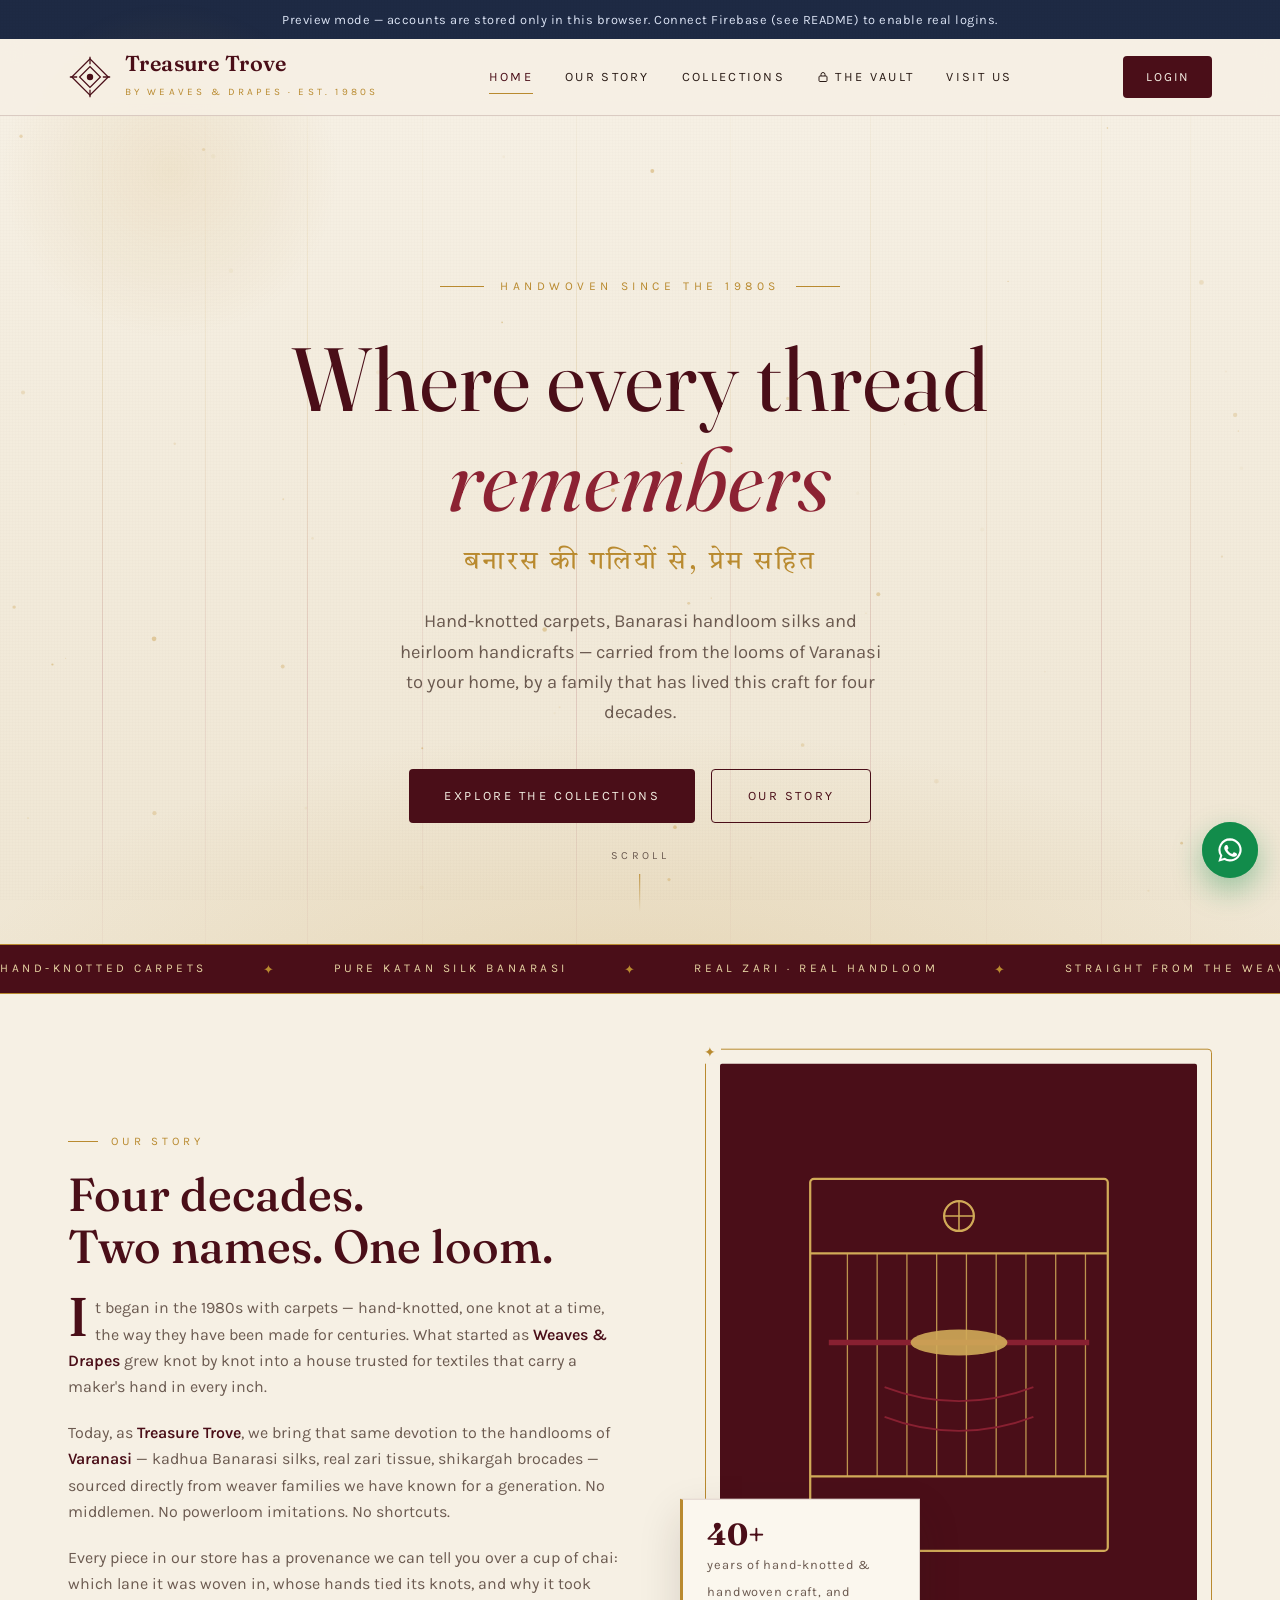
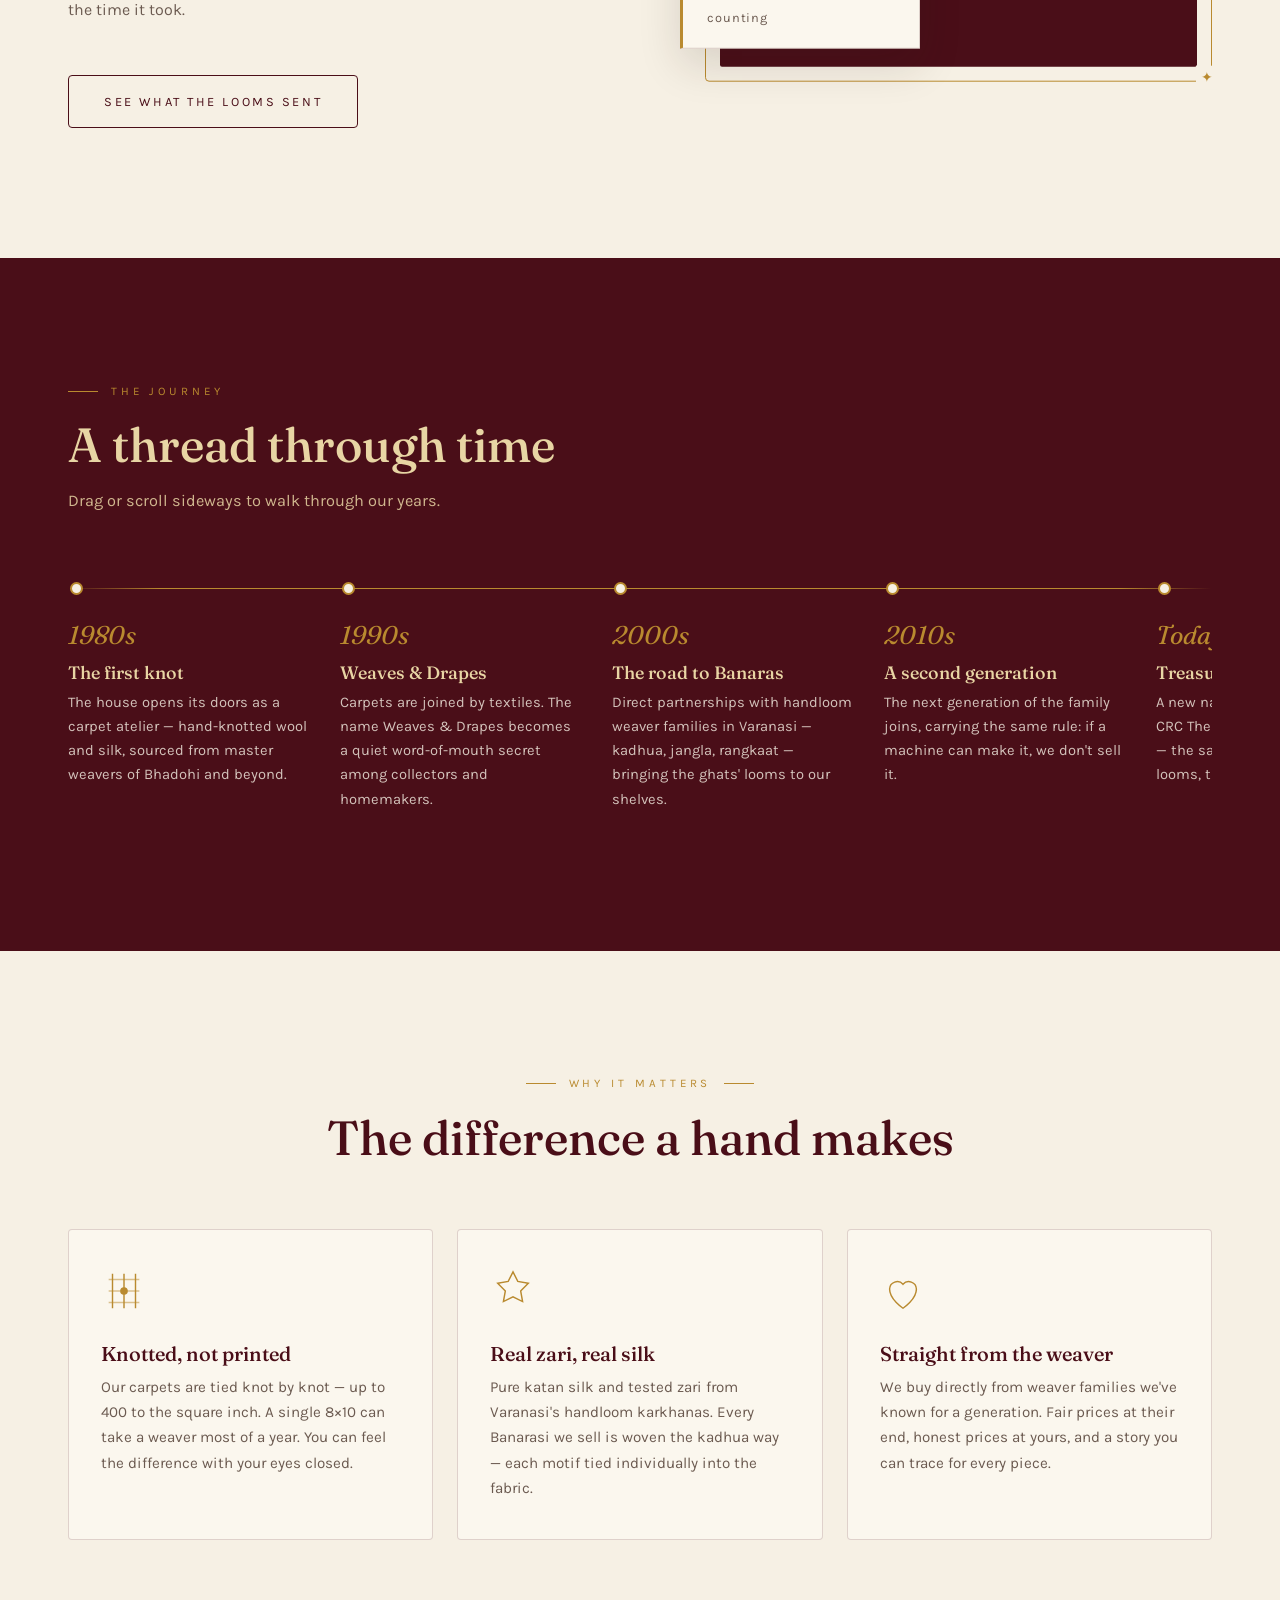
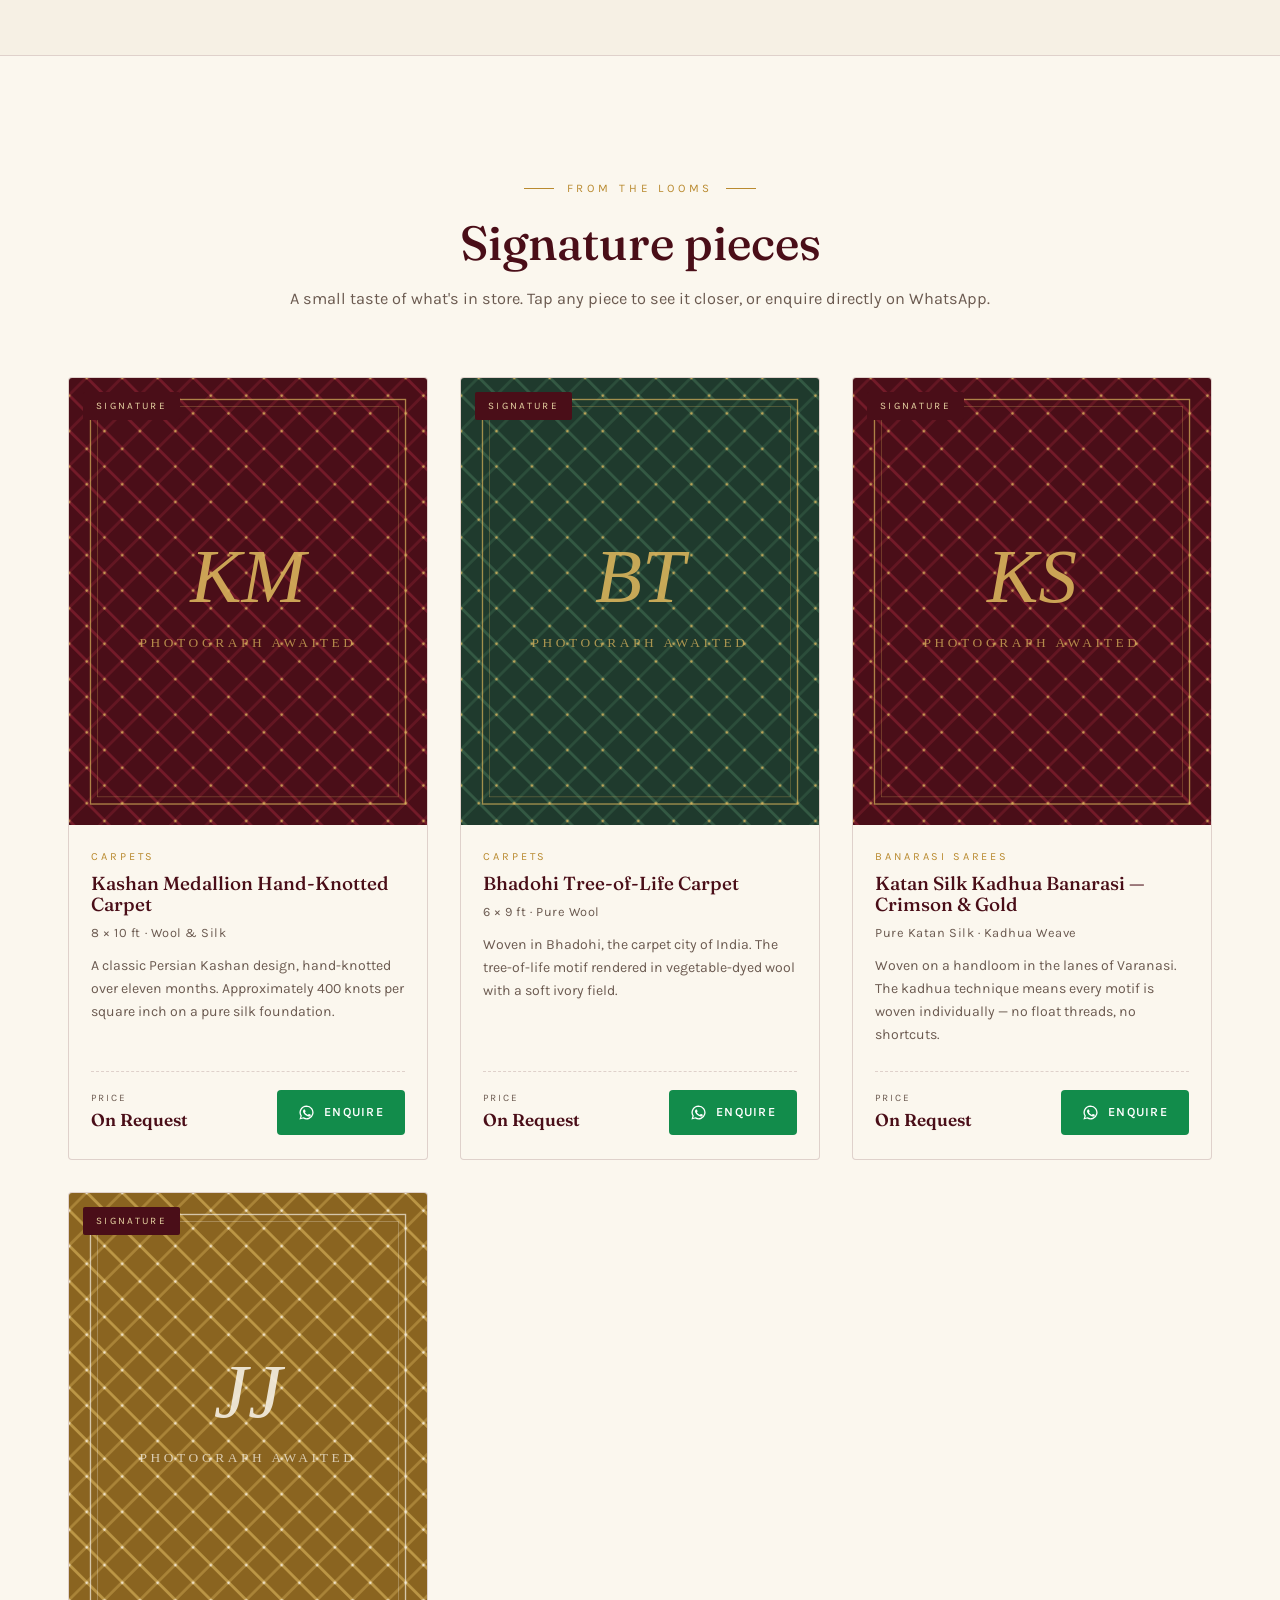
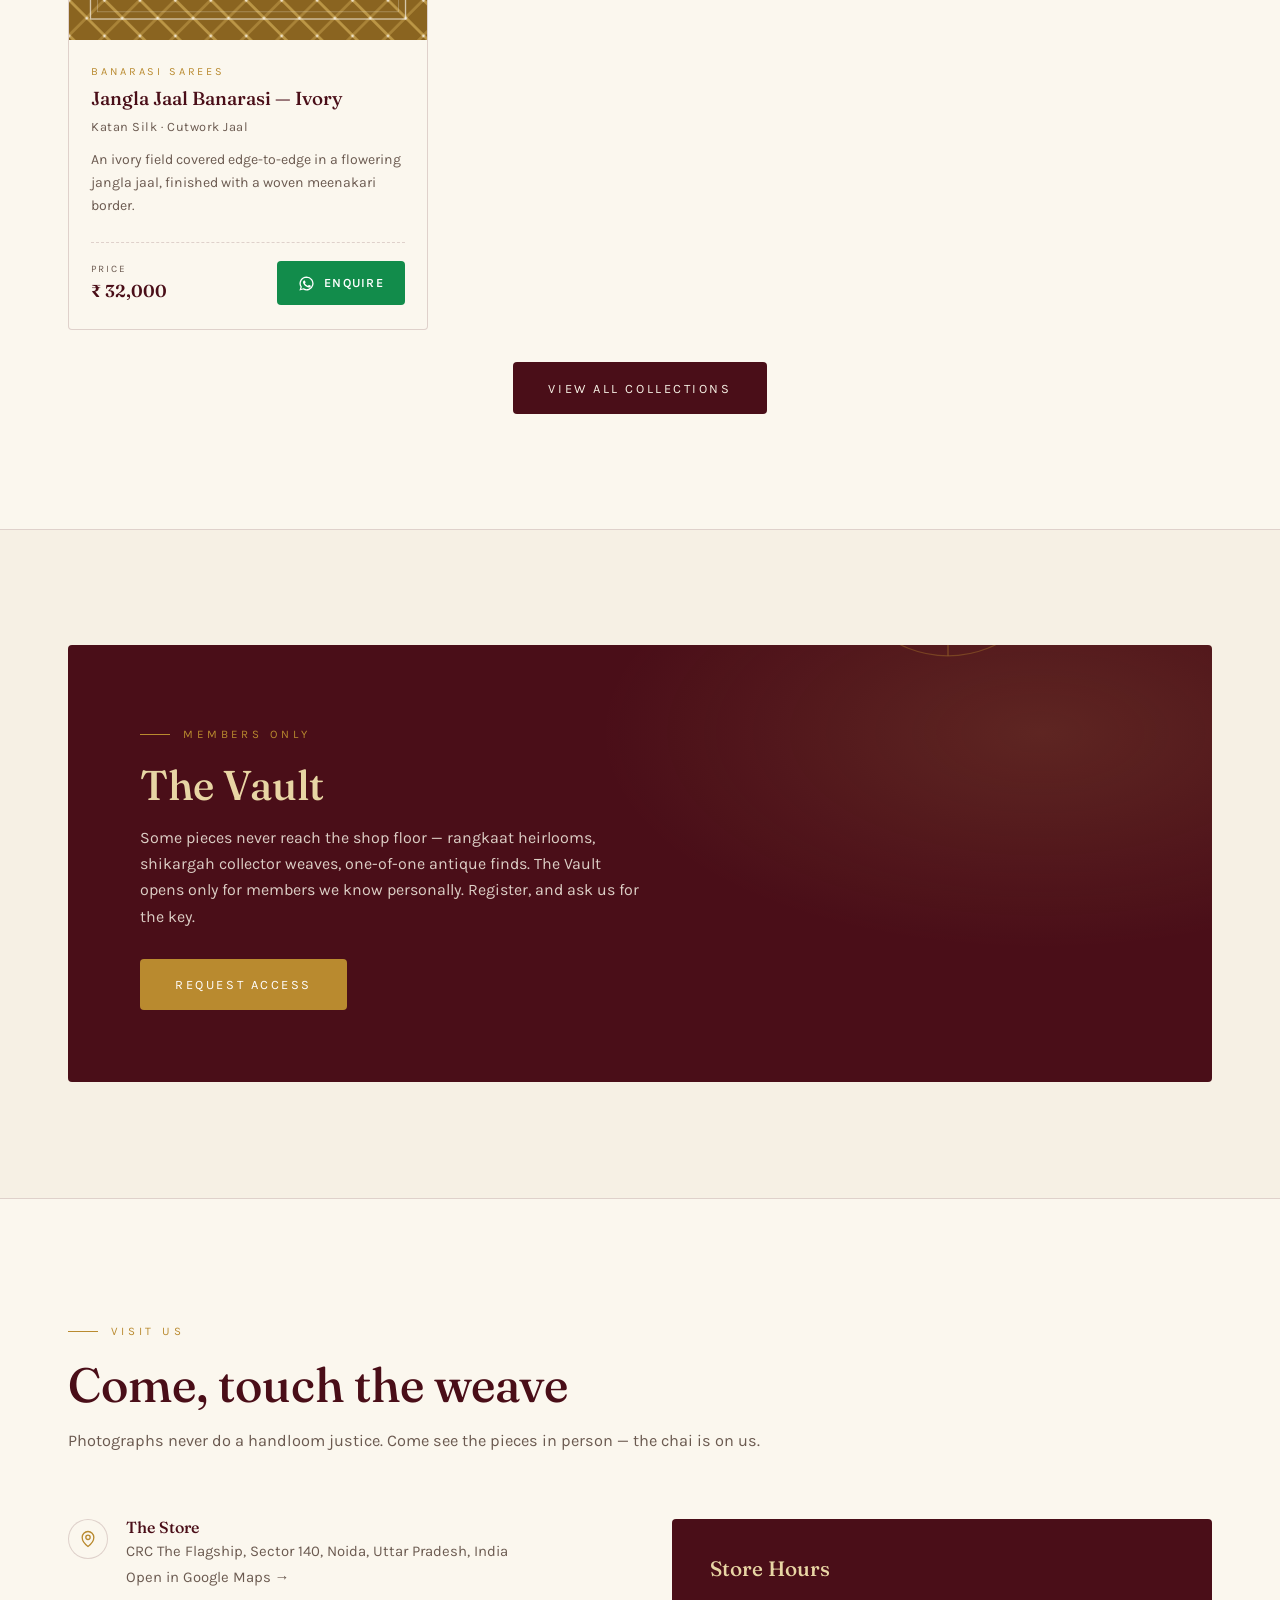
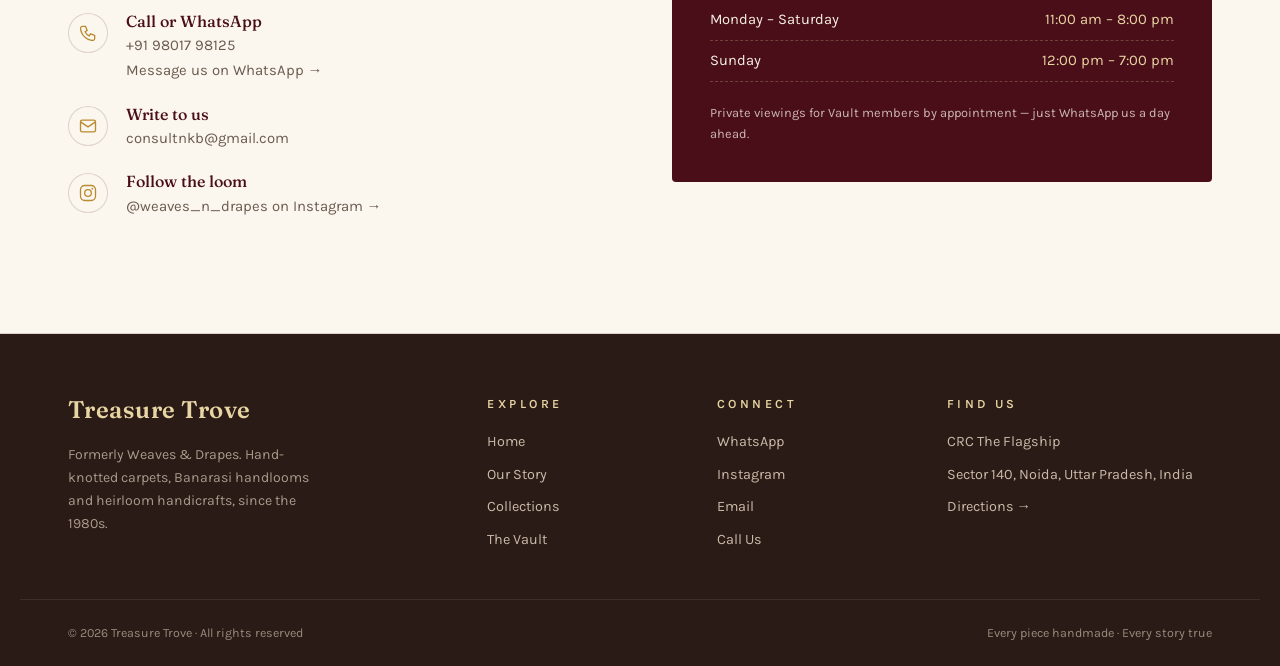
==== commit 8f41fdaa: "Add motion design layer: life-like interactions across the site - Split-text hero reveal: headline r" ====
--- a/index.html
+++ b/index.html
@@ -125,8 +125,11 @@
                   <path d="M40 60v120M56 60v120M72 60v120M88 60v120M104 60v120M120 60v120M136 60v120M152 60v120M168 60v120" stroke-width=".7"/>
                 </g>
                 <path d="M30 108h140" stroke-width="3" stroke="#8C2233"/>
-                <ellipse cx="100" cy="108" rx="26" ry="7" fill="#D9B45C" stroke="none" opacity=".9"/>
-                <path d="M60 132c26 10 54 10 80 0M60 148c26 10 54 10 80 0" stroke="#8C2233" stroke-width="1"/>
+                <ellipse class="loom-shuttle" cx="100" cy="108" rx="26" ry="7" fill="#D9B45C" stroke="none" opacity=".9"/>
+                <g class="loom-weft">
+                  <path d="M60 132c26 10 54 10 80 0" stroke="#8C2233" stroke-width="1"/>
+                  <path d="M60 148c26 10 54 10 80 0" stroke="#8C2233" stroke-width="1"/>
+                </g>
                 <circle cx="100" cy="40" r="8"/>
                 <path d="M92 40h16M100 32v16" stroke-width=".8"/>
               </svg>
@@ -365,5 +368,6 @@
   <script src="js/auth.js"></script>
   <script src="js/main.js"></script>
   <script src="js/products.js"></script>
+  <script src="js/motion.js"></script>
 </body>
 </html>
--- a/css/style.css
+++ b/css/style.css
@@ -445,9 +445,11 @@
 .product-card {
   background: var(--paper); border: 1px solid var(--line); border-radius: var(--radius);
   overflow: hidden; display: flex; flex-direction: column;
-  transition: transform .45s var(--ease), box-shadow .45s var(--ease);
-}
-.product-card:hover { transform: translateY(-7px); box-shadow: 0 26px 52px rgba(42,27,22,.16); }
+  /* --rx/--ry are driven by the pointer (js/motion.js) for a 3D tilt */
+  transform: perspective(1100px) rotateX(var(--rx, 0deg)) rotateY(var(--ry, 0deg)) translateY(var(--ty, 0px));
+  transition: transform .35s var(--ease), box-shadow .45s var(--ease);
+}
+.product-card:hover { --ty: -7px; box-shadow: 0 26px 52px rgba(42,27,22,.16); }
 
 .product-media {
   aspect-ratio: 4 / 5; position: relative; overflow: hidden; cursor: zoom-in;
@@ -681,6 +683,107 @@
 .page-404 .big { font-family: var(--serif); font-size: clamp(5rem, 18vw, 10rem); color: var(--maroon); line-height: 1; font-style: italic; }
 .page-404 p { color: var(--ink-soft); margin: 1rem 0 2rem; }
 
+/* ============================================================
+   MOTION LAYER (paired with js/motion.js)
+   ============================================================ */
+
+/* scroll-progress thread */
+.scroll-thread {
+  position: fixed; top: 0; left: 0; right: 0; height: 2px; z-index: 210;
+  background: linear-gradient(90deg, var(--gold), var(--gold-2), var(--maroon-3));
+  transform: scaleX(0); transform-origin: left;
+  pointer-events: none;
+}
+
+/* split-text hero: words rise from behind a fold */
+.hero h1.split-done { animation: none; opacity: 1; transform: none; }
+.hero h1 .w { display: inline-block; overflow: hidden; vertical-align: bottom; padding-bottom: .08em; margin-bottom: -.08em; }
+.hero h1 .wi {
+  display: inline-block; transform: translateY(115%);
+  animation: word-rise .85s var(--ease) forwards;
+}
+@keyframes word-rise { to { transform: translateY(0); } }
+.hero .hindi-accent.hindi-in {
+  opacity: 0; filter: blur(4px);
+  animation: hindi-rise 1s var(--ease) forwards;
+}
+@keyframes hindi-rise { to { opacity: 1; filter: blur(0); } }
+
+/* zari-dust particle canvas */
+.zari-dust { position: absolute; inset: 0; z-index: 1; pointer-events: none; }
+
+/* trailing cursor glow (fine pointers only; created by JS) */
+.cursor-glow {
+  position: fixed; top: 0; left: 0; z-index: 3;
+  width: 340px; height: 340px; border-radius: 50%;
+  background: radial-gradient(circle, rgba(196,150,62,.13), rgba(196,150,62,.05) 45%, transparent 70%);
+  pointer-events: none; will-change: transform;
+}
+
+/* gold shine that follows the pointer across product images */
+.product-media::after {
+  content: ""; position: absolute; inset: 0; z-index: 2; pointer-events: none;
+  background: radial-gradient(circle at var(--mx, 50%) var(--my, 50%),
+              rgba(246,235,205,.28), transparent 55%);
+  opacity: 0; transition: opacity .35s var(--ease);
+}
+.product-card:hover .product-media::after { opacity: 1; }
+
+/* the loom weaves: shuttle glides, weft threads breathe */
+.loom-shuttle {
+  animation: shuttle-glide 3.6s cubic-bezier(.45, 0, .55, 1) infinite alternate;
+}
+@keyframes shuttle-glide {
+  from { transform: translateX(-34px); }
+  to   { transform: translateX(34px); }
+}
+.loom-weft path {
+  animation: weft-breathe 3.6s ease-in-out infinite alternate;
+}
+.loom-weft path:nth-child(2) { animation-delay: -1.8s; }
+@keyframes weft-breathe {
+  from { transform: translateY(0); }
+  to   { transform: translateY(2.5px); }
+}
+
+/* heritage timeline: items thread in one after another */
+.timeline .timeline-item { opacity: 0; transform: translateY(24px); transition: opacity .7s var(--ease), transform .7s var(--ease); }
+.timeline.in .timeline-item { opacity: 1; transform: none; }
+.timeline.in .timeline-item:nth-child(2) { transition-delay: .12s; }
+.timeline.in .timeline-item:nth-child(3) { transition-delay: .24s; }
+.timeline.in .timeline-item:nth-child(4) { transition-delay: .36s; }
+.timeline.in .timeline-item:nth-child(5) { transition-delay: .48s; }
+
+/* floating WhatsApp button: soft living pulse */
+.wa-float::before {
+  content: ""; position: absolute; inset: 0; border-radius: 50%;
+  border: 2px solid rgba(18,140,75,.55);
+  animation: wa-pulse 2.6s ease-out infinite;
+}
+@keyframes wa-pulse {
+  0%   { transform: scale(1); opacity: .8; }
+  70%  { transform: scale(1.65); opacity: 0; }
+  100% { transform: scale(1.65); opacity: 0; }
+}
+
+/* login side panel: the jaali lattice drifts slowly */
+.auth-side .motif-bg { animation: jaali-drift 60s linear infinite; }
+@keyframes jaali-drift {
+  from { transform: translate(0, 0) rotate(0deg); }
+  to   { transform: translate(-50px, -50px) rotate(2deg); }
+}
+
+/* lightbox media: slow ken-burns while open */
+.lightbox.open .lightbox-media img,
+.lightbox.open .lightbox-media svg.ph {
+  animation: kenburns 9s ease-out forwards;
+}
+@keyframes kenburns { to { transform: scale(1.06); } }
+
+@media (prefers-reduced-motion: reduce) {
+  .scroll-thread, .cursor-glow, .zari-dust { display: none; }
+}
+
 /* utility */
 .mt-2 { margin-top: 2rem; } .center-text { text-align: center; }
 .divider-motif { display: flex; justify-content: center; gap: 1rem; align-items: center; color: var(--gold); padding-block: .5rem; }
